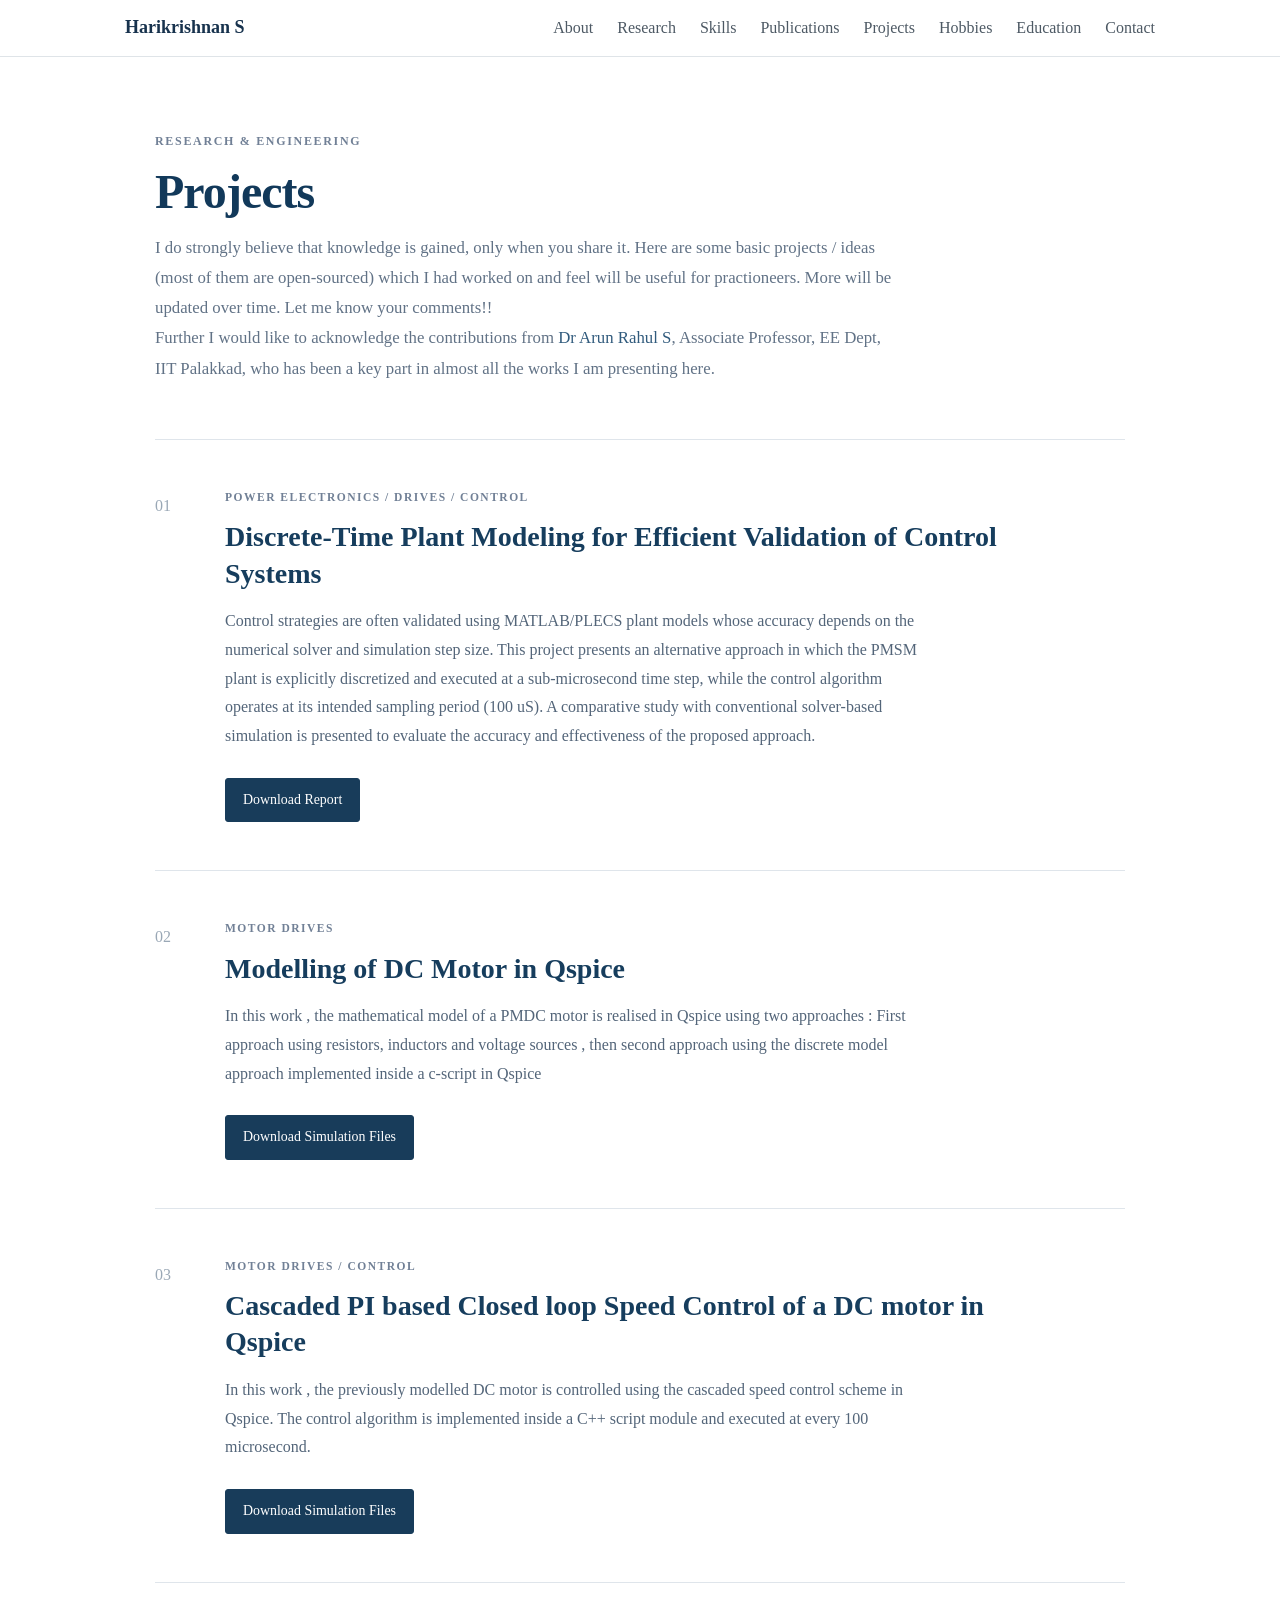
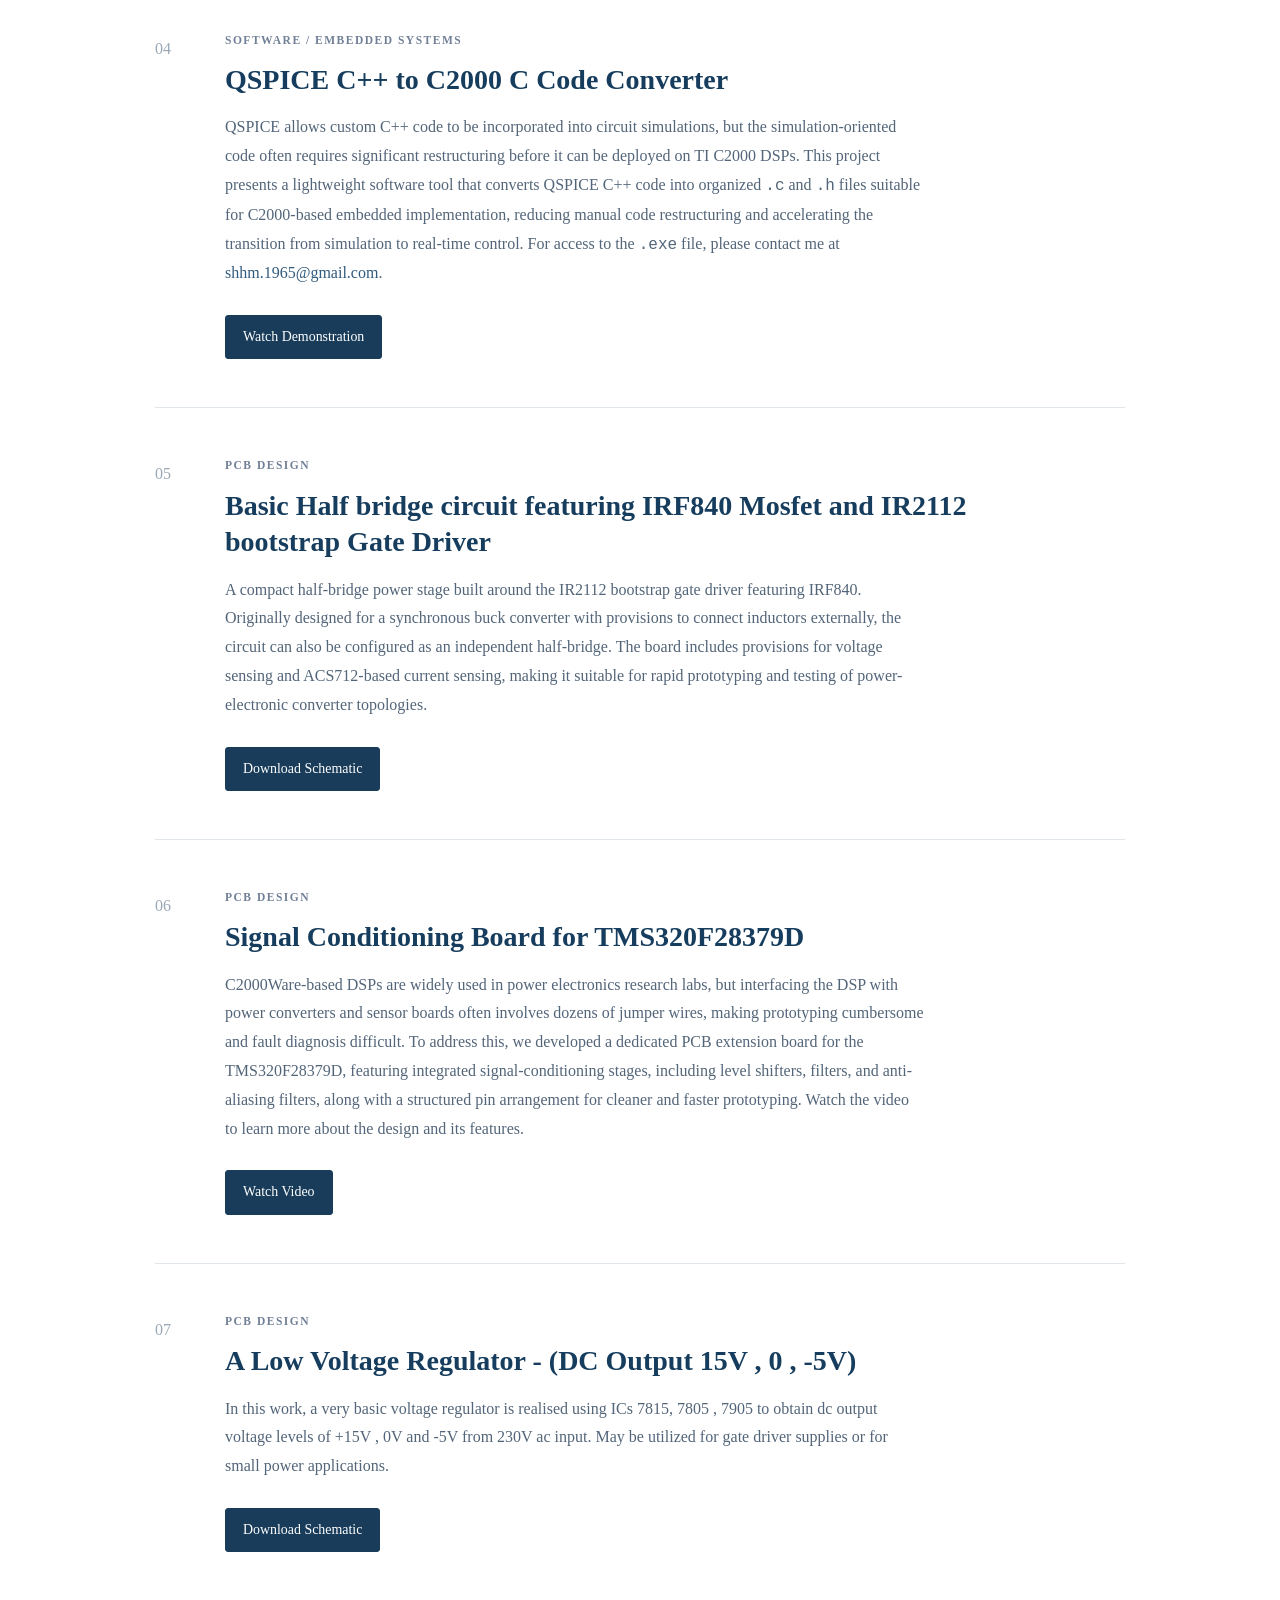
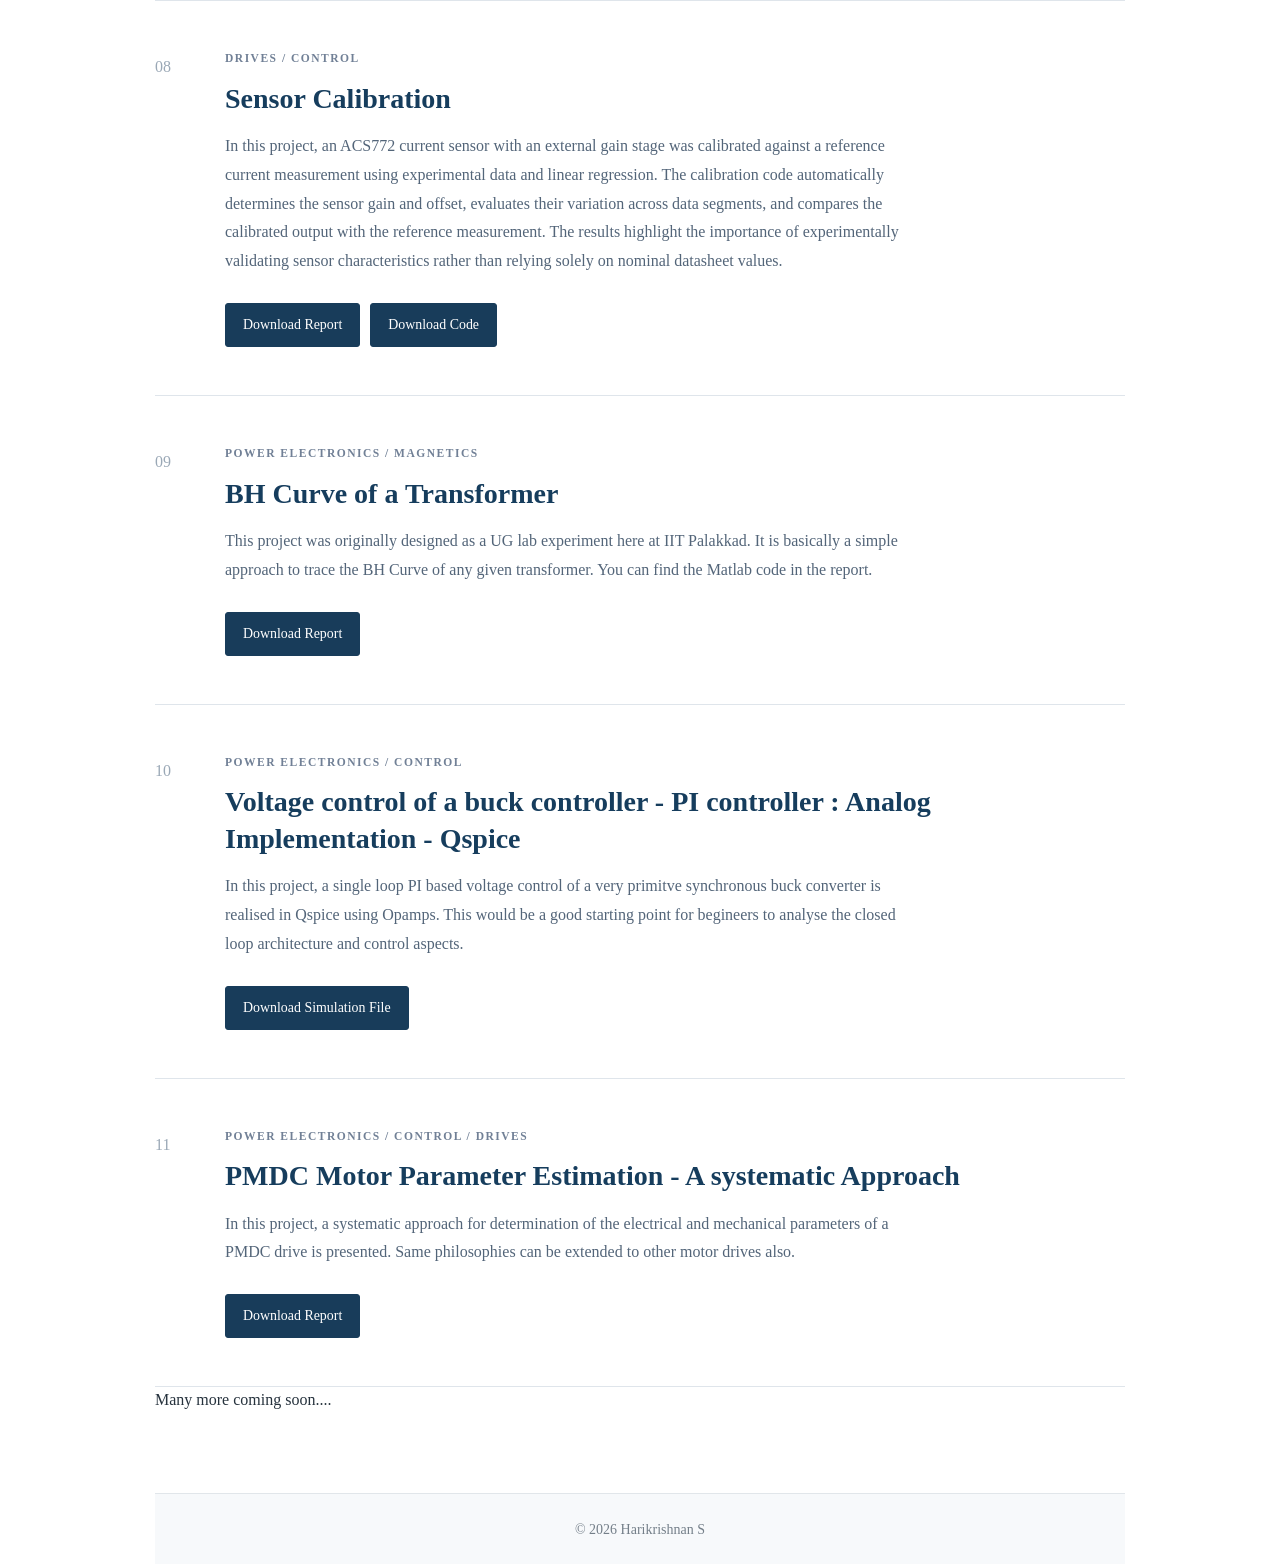
==== projects.html @ 7c7df8f9 "Add files via upload" ====
<!DOCTYPE html>
<html lang="en">

<head>
    <meta charset="UTF-8">
    <meta name="viewport" content="width=device-width, initial-scale=1.0">

    <title>Projects | Harikrishnan S</title>

    <link rel="stylesheet" href="css/style.css">

</head>


<body>

    <!-- NAVIGATION -->
    <nav class="navbar">

        <div class="nav-container">

            <div class="logo">
                Harikrishnan S
            </div>

            <div class="nav-links">
                <a href="index.html">About</a>
                <a href="index.html#research">Research</a>
                <a href="index.html#skills">Skills</a>
                <a href="index.html#publications">Publications</a>
                <a href="projects.html" class="active">Projects</a>
                <a href="tutorials.html">Hobbies</a>
                <a href="index.html#education">Education</a>
                <a href="index.html#contact">Contact</a>
            </div>

        </div>

    </nav>


    <!-- PAGE HEADER -->

    <section class="page-header">

        <div class="page-header-inner">

            <span class="page-label">RESEARCH & ENGINEERING</span>

            <h1>Projects</h1>

            <p>
                I do strongly believe that knowledge is gained, only when you share it. Here are some basic projects / ideas (most of them are open-sourced) which I had worked on and feel
                will be useful for practioneers. More will be updated over time. Let me know your comments!! 

            </p>

            <p >
                Further I would like to acknowledge the contributions from <a href="https://iitpkd.ac.in/people/earunrahul"
               target="_blank"
               rel="noopener noreferrer"
                >Dr Arun Rahul S</a>, Associate Professor, EE Dept,  IIT Palakkad,  who has been a key part in almost all 
                the works I am presenting here.
                </p> 
        </div>

    </section>


    <!-- PROJECTS -->

    <main class="projects-container">


        <!-- PROJECT 1 -->

        <article class="project-card">

            <div class="project-number">
                01
            </div>

            <div class="project-content">

                <span class="project-category">
                    POWER ELECTRONICS / DRIVES / CONTROL
                </span>

                <h2>
                    Discrete-Time Plant Modeling for Efficient Validation of Control Systems
                </h2>

                <p class="project-description">
                    Control strategies are often validated using MATLAB/PLECS plant models whose accuracy depends on the numerical solver
                     and simulation step size. This project presents an alternative approach in which the PMSM plant is explicitly 
                     discretized and executed at a sub-microsecond time step, while the control algorithm operates at its 
                     intended sampling period (100 uS). A comparative study with conventional solver-based 
                     simulation is presented to evaluate the accuracy and effectiveness of the proposed approach.
                </p>

                

                <div class="project-buttons">

                    <a href="files/2_portfolio_basic_modelling.pdf"
                       class="button"
                       download>
                        Download Report
                    </a>



                </div>

            </div>

        </article>


        <!-- PROJECT 2 -->

        <article class="project-card">

            <div class="project-number">
                02
            </div>

            <div class="project-content">

                <span class="project-category">
                    MOTOR DRIVES
                </span>

                <h2>
                    Modelling of DC Motor in Qspice 
                </h2>

                <p class="project-description">
                    In this work , the mathematical model of a PMDC motor is realised in Qspice using two approaches : First approach 
                    using resistors, inductors and voltage sources , then second approach using the discrete model approach implemented inside a c-script in
                    Qspice
                </p>



                <div class="project-buttons">

                    <a href="files/dc_motor_basic.zip"
                       class="button"
                       download>
                        Download Simulation Files
                    </a>



                </div>

            </div>

        </article>


        <!-- PROJECT 3 -->

        <article class="project-card">

            <div class="project-number">
                03
            </div>

            <div class="project-content">

                <span class="project-category">
                    MOTOR DRIVES / CONTROL
                </span>

                <h2>
                  Cascaded PI based Closed loop Speed Control of a DC motor in Qspice
                </h2>

                <p class="project-description">
                    In this work , the previously modelled DC motor is controlled using the cascaded speed control scheme in Qspice. The 
                    control algorithm is implemented inside a C++ script module and executed at every 100 microsecond.
                </p>

                

                <div class="project-buttons">

                    <a href="files/dc_motor_basic_2.zip"
                       class="button"
                       download>
                        Download Simulation Files
                    </a>



                </div>

            </div>

        </article>

<!-- PROJECT 4 -->

<article class="project-card">

    <div class="project-number">
        04
    </div>

    <div class="project-content">

        <span class="project-category">
            SOFTWARE / EMBEDDED SYSTEMS
        </span>

        <h2>
            QSPICE C++ to C2000 C Code Converter
        </h2>

        <p class="project-description">
            QSPICE allows custom C++ code to be incorporated into circuit
            simulations, but the simulation-oriented code often requires
            significant restructuring before it can be deployed on TI C2000
            DSPs. This project presents a lightweight software tool that
            converts QSPICE C++ code into organized <code>.c</code> and
            <code>.h</code> files suitable for C2000-based embedded
            implementation, reducing manual code restructuring and
            accelerating the transition from simulation to real-time control. For access to the <code>.exe</code> file, 
            please contact me at
            <a href="mailto:shhm.1965@gmail.com">shhm.1965@gmail.com</a>.
        </p>

  

        <div class="project-buttons">

            <a href="https://youtu.be/c79LO3I3VkU?si=iqLacxEKfKTCh8cw"
               class="button"
               target="_blank"
               rel="noopener noreferrer">
                Watch Demonstration
            </a>

        </div>

    </div>

</article>


<!-- PROJECT 5 -->

<article class="project-card">

    <div class="project-number">
        05
    </div>

    <div class="project-content">

        <span class="project-category">
            PCB DESIGN
        </span>

        <h2>
            Basic Half bridge circuit featuring IRF840 Mosfet and IR2112 bootstrap Gate Driver
        </h2>

        <p class="project-description">
    A compact half-bridge power stage built around the IR2112 bootstrap gate driver featuring IRF840.
    Originally designed for a synchronous buck converter with provisions to connect inductors externally, the circuit can also be
    configured as an independent half-bridge. The board includes provisions for voltage sensing and ACS712-based
    current sensing, making it suitable for rapid prototyping and testing of
    power-electronic converter topologies.
        </p>

  

                <div class="project-buttons">

                    <a href="files/9_portfolio_buck.pdf"
                       class="button"
                       download>
                        Download Schematic
                    </a>



                </div>

    </div>

</article>


<!-- PROJECT 6 -->

<article class="project-card">

    <div class="project-number">
        06
    </div>

    <div class="project-content">

        <span class="project-category">
            PCB DESIGN
        </span>

        <h2>
            Signal Conditioning Board for TMS320F28379D
        </h2>

        <p class="project-description">
   C2000Ware-based DSPs are widely used in power electronics research labs, but
    interfacing the DSP with power converters and sensor boards often involves
    dozens of jumper wires, making prototyping cumbersome and fault diagnosis
    difficult. To address this, we developed a dedicated PCB extension board for the
    TMS320F28379D, featuring integrated signal-conditioning stages, including
    level shifters, filters, and anti-aliasing filters, along with a structured
    pin arrangement for cleaner and faster prototyping. Watch the video to learn
    more about the design and its features.
        </p>

  
<div class="project-buttons">

            <a href="https://youtu.be/-EarZSWZVpc"
               class="button"
               target="_blank"
               rel="noopener noreferrer">
                Watch Video
            </a>

    </div>

</article>


<!-- PROJECT 7 -->

<article class="project-card">

    <div class="project-number">
        07
    </div>

    <div class="project-content">

        <span class="project-category">
            PCB DESIGN
        </span>

        <h2>
            A Low Voltage Regulator - (DC Output 15V , 0 , -5V)
        </h2>

        <p class="project-description">
            In this work, a very basic voltage regulator is realised using ICs 7815, 7805 , 7905 to obtain dc output voltage levels of +15V , 0V and -5V from 230V ac input.
            May be utilized for gate driver supplies or for small power applications.
        </p>

  

                <div class="project-buttons">

                    <a href="files/11_portfolio_lvr.pdf"
                       class="button"
                       download>
                        Download Schematic
                    </a>



                </div>

    </div>
</article>

    <!-- PROJECT 8 -->

<article class="project-card">

    <div class="project-number">
        08
    </div>

    <div class="project-content">

        <span class="project-category">
            DRIVES / CONTROL
        </span>

        <h2>
            Sensor Calibration
        </h2>

        <p class="project-description">
           In this project, an ACS772
    current sensor with an external gain stage was calibrated against a reference
    current measurement using experimental data and linear regression. The
    calibration code automatically determines the sensor gain and offset,
    evaluates their variation across data segments, and compares the calibrated
    output with the reference measurement. The results highlight the importance
    of experimentally validating sensor characteristics rather than relying
    solely on nominal datasheet values.
        </p>

  

                <div class="project-buttons">

                    <a href="files/12_calibration_code.pdf"
                       class="button"
                       download>
                        Download Report
                    </a>


                    <a href="files/sensor_calibration.m"
                       class="button"
                       download>
                        Download Code
                    </a>

                </div>
                

    </div>

</article>

   <!-- PROJECT 9 -->

<article class="project-card">

    <div class="project-number">
        09
    </div>

    <div class="project-content">

        <span class="project-category">
            POWER ELECTRONICS / MAGNETICS
        </span>

        <h2>
            BH Curve of a Transformer
        </h2>

        <p class="project-description">
          This project was originally designed as a UG lab experiment here at IIT Palakkad. It is basically a simple approach to trace the BH Curve 
          of any given transformer.  You can find the Matlab code in the report.
        </p>

  

                <div class="project-buttons">

                    <a href="files/13_portfolio_BH_curve.pdf"
                       class="button"
                       download>
                        Download Report
                    </a>




                </div>
                

    </div>

</article>


   <!-- PROJECT 10-->

<article class="project-card">

    <div class="project-number">
        10
    </div>

    <div class="project-content">

        <span class="project-category">
            POWER ELECTRONICS / CONTROL
        </span>

        <h2>
            Voltage control of a buck controller - PI controller : Analog Implementation - Qspice 
        </h2>

        <p class="project-description">
          In this project, a single loop PI based voltage control of  a very primitve synchronous buck converter is realised in Qspice using Opamps. 
          This would be a good starting point for begineers to analyse the closed loop architecture and control aspects.
        </p>

  

                <div class="project-buttons">

                    <a href="files/buck_conv_control.zip"
                       class="button"
                       download>
                        Download Simulation File
                    </a>




                </div>
                

    </div>

</article>

  <!-- PROJECT 11-->

<article class="project-card">

    <div class="project-number">
        11
    </div>

    <div class="project-content">

        <span class="project-category">
            POWER ELECTRONICS / CONTROL / DRIVES
        </span>

        <h2>
            PMDC Motor Parameter Estimation - A systematic Approach
        </h2>

        <p class="project-description">
          In this project, a systematic approach for determination of the electrical and mechanical parameters of a PMDC drive is presented. Same
          philosophies can be extended to other motor drives also.
        </p>

  

                <div class="project-buttons">

                    <a href="files/15_portfolio_pmdc_parameter_estimation.pdf"
                       class="button"
                       download>
                        Download Report
                    </a>




                </div>
                

    </div>

</article>

Many more coming soon....


    </main>


    <footer>

        <p>
            © 2026 Harikrishnan S
        </p>

    </footer>

</body>

</html>
---- css/style.css ----
/* ================= GLOBAL ================= */

* { box-sizing: border-box; }

html { scroll-behavior: smooth; scroll-padding-top: 75px; }

body {
    margin: 0;
    font-family: "Times New Roman", Times, serif;
    font-size: 16px;
    line-height: 1.6;
    color: #26323d;
    background: #fff;
}

a { color: #315b7d; text-decoration: none; }
a:hover { color: #17324d; text-decoration: underline; }

strong { color: #26384a; }

.muted { color: #727d87 !important; }


/* ================= NAVIGATION ================= */

.navbar {
    position: sticky;
    top: 0;
    z-index: 1000;
    background: rgba(255,255,255,.97);
    border-bottom: 1px solid #dfe4e8;
    backdrop-filter: blur(8px);
}

.nav-container {
    max-width: 1080px;
    margin: auto;
    padding: 12px 25px;
    display: flex;
    align-items: center;
    justify-content: space-between;
    gap: 25px;
}

.logo {
    color: #17324d;
    font-size: 18px;
    font-weight: bold;
    white-space: nowrap;
}

.nav-links {
    display: flex;
    align-items: center;
    gap: 24px;
    flex-wrap: wrap;
}

.nav-links a {
    position: relative;
    padding: 3px 0;
    color: #4d5964;
    font-size: 16px;
    text-decoration: none;
}

.nav-links a::after {
    content: "";
    position: absolute;
    left: 0;
    bottom: 0;
    width: 0;
    height: 1.5px;
    background: #315b7d;
    transition: width .2s ease;
}

.nav-links a:hover { color: #17324d; text-decoration: none; }
.nav-links a:hover::after { width: 100%; }


/* ================= HERO ================= */

.hero { background: #f7f9fb; border-bottom: 1px solid #e1e6ea; }

.hero-container { max-width: 1000px; margin: auto; padding: 42px 30px 38px; display: flex; align-items: center; gap: 38px; }

.hero-image { flex: 0 0 175px; }

.hero-image img {
    display: block;
    width: 175px;
    height: 175px;
    object-fit: cover;
    border-radius: 50%;
    border: 4px solid #fff;
    box-shadow: 0 4px 16px rgba(23,50,77,.13);
    background: #edf1f4;
}

.hero-text { max-width: 720px; }

.hero-text h1 {
    margin: 0;
    color: #17324d;
    font-size: 42px;
    line-height: 1.15;
}

.hero-text h2 {
    margin: 8px 0 14px;
    color: #315b7d;
    font-size: 21px;
    font-weight: normal;
    line-height: 1.4;
}

.hero-text p {
    margin: 0;
    color: #59646f;
    font-size: 17px;
    line-height: 1.7;
}


/* ================= BUTTONS ================= */

.hero-links,
.project-buttons {
    display: flex;
    flex-wrap: wrap;
    gap: 9px;
    margin-top: 20px;
}

.button {
    display: inline-block;
    padding: 7px 15px;
    border: 1px solid #17324d;
    border-radius: 3px;
    background: #17324d;
    color: #fff;
    font-size: 15px;
    text-decoration: none;
    transition: .2s ease;
}

.button:hover {
    background: #315b7d;
    border-color: #315b7d;
    color: #fff;
    text-decoration: none;
}

.button.secondary {
    background: transparent;
    color: #17324d;
    border-color: #b5c0c9;
}

.button.secondary:hover {
    background: #f0f4f7;
    color: #17324d;
}


/* ================= SOCIAL LINKS ================= */

.social-links {
    display: flex;
    flex-wrap: wrap;
    gap: 18px;
    margin-top: 17px;
}

.social-links a { font-size: 15px; }
.social-links a:hover { text-decoration: underline; }


/* ================= GENERAL SECTIONS ================= */

.section {
    max-width: 1030px;
    margin: auto;
    padding: 42px 30px;
    border-bottom: 1px solid #e3e7ea;
}

.section h2 {
    margin: 0 0 20px;
    padding-bottom: 7px;
    color: #17324d;
    font-size: 28px;
    line-height: 1.3;
    border-bottom: 1px solid #dfe5e9;
}

.section h2::after {
    content: "";
    display: block;
    width: 38px;
    height: 2px;
    margin-top: 7px;
    background: #315b7d;
}

.section p {
    max-width: 900px;
    margin: 7px 0;
    color: #56616c;
    font-size: 16px;
}


/* ================= RESEARCH ================= */

.research-list {
    display: grid;
    grid-template-columns: repeat(2,1fr);
    gap: 0 40px;
    margin: 0;
    padding: 0;
    list-style: none;
}

.research-list li {
    position: relative;
    padding: 7px 0 7px 18px;
    color: #4f5a65;
    border-bottom: 1px solid #edf0f2;
}

.research-list li::before {
    content: "•";
    position: absolute;
    left: 1px;
    color: #315b7d;
}


/* ================= SKILLS ================= */

.skills-grid {
    display: grid;
    grid-template-columns: repeat(2,1fr);
    gap: 12px;
}

.skill-box {
    padding: 16px 19px;
    background: #f8fafb;
    border: 1px solid #e0e5e9;
    border-radius: 3px;
}

.skill-box h3 {
    margin: 0 0 4px;
    color: #26384a;
    font-size: 18px;
}

.skill-box p {
    margin: 0;
    color: #66717b;
    font-size: 15px;
}


/* ================= TIMELINE ================= */

.timeline-item {
    display: grid;
    grid-template-columns: 135px 1fr;
    gap: 25px;
    padding: 17px 0;
    border-bottom: 1px solid #e5e9ec;
}

.timeline-item:last-child { border-bottom: none; }

.timeline-year {
    color: #697580;
    font-size: 15px;
    padding-top: 2px;
}

.timeline-item h3 {
    margin: 0 0 4px;
    color: #26384a;
    font-size: 19px;
    line-height: 1.35;
}

.timeline-item p {
    margin: 3px 0;
    color: #626d77;
    font-size: 15.5px;
}


/* ================= EXPERIENCE ================= */

.experience {
    padding: 18px 22px;
    border-left: 3px solid #315b7d;
    background: #f8fafb;
}

.experience h3 {
    margin: 0 0 3px;
    color: #26384a;
    font-size: 19px;
}


/* ================= PUBLICATIONS ================= */

.publication {
    padding: 14px 0;
    border-bottom: 1px solid #e4e8eb;
}

.publication:last-child { border-bottom: none; }

.publication h3 {
    margin: 0 0 3px;
    color: #26384a;
    font-size: 17px;
    line-height: 1.45;
}

.publication p {
    margin: 2px 0;
    color: #68737d;
    font-size: 15px;
}

.publication a {
    font-size: 15px;
}


/* ================= PAGE HEADER ================= */

.page-header {
    max-width: 1030px;
    margin: auto;
    padding: 48px 30px 28px;
}

.page-header h1 {
    margin: 0;
    color: #17324d;
    font-size: 38px;
    line-height: 1.2;
}

.page-header p {
    margin: 8px 0 0;
    color: #68737d;
    font-size: 17px;
}


/* =========================================================
   PROJECTS PAGE
   ========================================================= */

.page-header {
    padding: 75px 0 55px;
}

.page-header-inner {
    max-width: 970px;
    margin: auto;
}

.page-label {
    display: block;
    margin-bottom: 15px;

    font-size: 0.75rem;
    font-weight: 600;
    letter-spacing: 0.14em;

    color: #718096;
}

.page-header h1 {
    margin: 0 0 14px;

    font-size: 3rem;
    line-height: 1.1;
    letter-spacing: -0.02em;

    color: #12395a;
}

.page-header p {
    max-width: 750px;
    margin: 0;

    font-size: 1.05rem;
    line-height: 1.8;

    color: #617286;
}


/* PROJECT CONTAINER */

.projects-container {
    max-width: 970px;
    margin: 0 auto 80px;
}


/* PROJECT CARD */

.project-card {
    display: grid;
    grid-template-columns: 70px 1fr;

    padding: 48px 0;

    border-top: 1px solid #dfe5eb;
}

.project-card:last-child {
    border-bottom: 1px solid #dfe5eb;
}


/* PROJECT NUMBER */

.project-number {
    padding-top: 5px;

    font-family: Georgia, serif;
    font-size: 1rem;

    color: #9aa8b6;
}


/* PROJECT CONTENT */

.project-content {
    max-width: 780px;
}

.project-category {
    display: block;

    margin-bottom: 13px;

    font-size: 0.72rem;
    font-weight: 600;
    letter-spacing: 0.13em;

    color: #718096;
}

.project-content h2 {
    margin: 0 0 15px;

    font-family: Georgia, serif;
    font-size: 1.75rem;
    line-height: 1.3;

    color: #163d5d;
}

.project-description {
    max-width: 700px;

    margin: 0 0 27px;

    font-size: 1rem;
    line-height: 1.8;

    color: #536579;
}


/* DETAILS */

.project-details {
    margin-bottom: 28px;
}

.project-details h3 {
    margin: 0 0 10px;

    font-size: 0.9rem;
    font-weight: 600;

    color: #294a66;
}

.project-details ul {
    margin: 0;
    padding-left: 19px;

    color: #5d6e80;
}

.project-details li {
    margin-bottom: 6px;

    font-size: 0.94rem;
}


/* TECHNOLOGIES */

.technologies {
    margin: 0;

    font-size: 0.94rem;
    color: #5d6e80;
}

.technologies span {
    padding: 0 6px;
    color: #a3adb7;
}


/* BUTTONS */

.project-buttons {
    display: flex;
    flex-wrap: wrap;
    gap: 10px;
}

.button {
    display: inline-block;

    padding: 10px 17px;

    border: 1px solid #183c5a;
    border-radius: 3px;

    background: #183c5a;

    color: white;
    text-decoration: none;

    font-size: 0.87rem;

    transition:
        background 0.2s ease,
        color 0.2s ease,
        border-color 0.2s ease;
}

.button:hover {
    background: #102f49;
    border-color: #102f49;
}

.button.secondary {
    background: transparent;
    color: #294a66;
    border-color: #b8c4cf;
}

.button.secondary:hover {
    background: #f4f6f8;
    border-color: #8e9dac;
}


/* FOOTER */

footer {
    max-width: 970px;
    margin: 0 auto;

    padding: 30px 0 45px;

    border-top: 1px solid #dfe5eb;

    color: #7b8794;
    font-size: 0.85rem;
}


/* =========================================================
   RESPONSIVE
   ========================================================= */

@media (max-width: 900px) {

    .page-header-inner,
    .projects-container,
    footer {
        width: calc(100% - 40px);
    }

}


@media (max-width: 650px) {

    .page-header {
        padding: 55px 0 40px;
    }

    .page-header h1 {
        font-size: 2.4rem;
    }

    .project-card {
        grid-template-columns: 42px 1fr;
        padding: 38px 0;
    }

    .project-content h2 {
        font-size: 1.45rem;
    }

    .project-number {
        font-size: 0.9rem;
    }

}


/* ================= TUTORIALS ================= */

.tutorial-container {
    max-width: 1030px;
    margin: auto;
    padding: 0 30px 55px;
}

.tutorial-card {
    display: grid;
    grid-template-columns: 55px 1fr;
    gap: 18px;
    padding: 21px 0;
    border-bottom: 1px solid #e3e8eb;
}

.tutorial-number {
    color: #9aa6b0;
    font-size: 25px;
    font-weight: bold;
}

.tutorial-card h2 {
    margin: 2px 0 6px;
    color: #26384a;
    font-size: 22px;
    line-height: 1.35;
}

.tutorial-card p {
    margin: 4px 0;
    color: #59646e;
    font-size: 15.5px;
}

.read-more {
    display: inline-block;
    margin-top: 5px;
    font-size: 15px;
}

.read-more:hover { text-decoration: underline; }


/* ================= FOOTER ================= */

footer {
    padding: 25px 20px;
    text-align: center;
    background: #f7f9fb;
    border-top: 1px solid #e1e6ea;
    color: #747f89;
    font-size: 14px;
}

footer p { margin: 0; }


/* ================= RESPONSIVE ================= */

@media (max-width: 800px) {
    .nav-container { flex-direction: column; gap: 7px; padding: 11px 20px; }
    .nav-links { justify-content: center; gap: 8px 18px; }
    .hero-container { padding: 45px 25px; gap: 30px; }
    .hero-image { flex-basis: 150px; }
    .hero-image img { width: 150px; height: 150px; }
    .hero-text h1 { font-size: 37px; }
    .project-card { grid-template-columns: 230px 1fr; gap: 22px; }
    .project-image { height: 165px; }
}


@media (max-width: 600px) {
    body { font-size: 15.5px; }

    .nav-links { gap: 6px 14px; }
    .nav-links a { font-size: 14px; }

    .hero-container {
        flex-direction: column;
        text-align: center;
        padding: 40px 20px;
    }

    .hero-image { flex: none; }
    .hero-image img { width: 150px; height: 150px; }

    .hero-text h1 { font-size: 34px; }
    .hero-text h2 { font-size: 19px; }
    .hero-text p { font-size: 15.5px; }

    .hero-links,
    .social-links { justify-content: center; }

    .section { padding: 35px 20px; }
    .section h2 { font-size: 26px; }

    .research-list,
    .skills-grid { grid-template-columns: 1fr; }

    .timeline-item {
        grid-template-columns: 1fr;
        gap: 3px;
        padding: 15px 0;
    }

    .timeline-year { font-weight: bold; }

    .page-header { padding: 40px 20px 25px; }
    .page-header h1 { font-size: 34px; }

    .projects-container,
    .tutorial-container { padding-left: 20px; padding-right: 20px; }

    .project-card {
        grid-template-columns: 1fr;
        gap: 15px;
    }

    .project-image { height: 200px; }

    .tutorial-card {
        grid-template-columns: 40px 1fr;
        gap: 12px;
    }

    .tutorial-card h2 { font-size: 20px; }
}
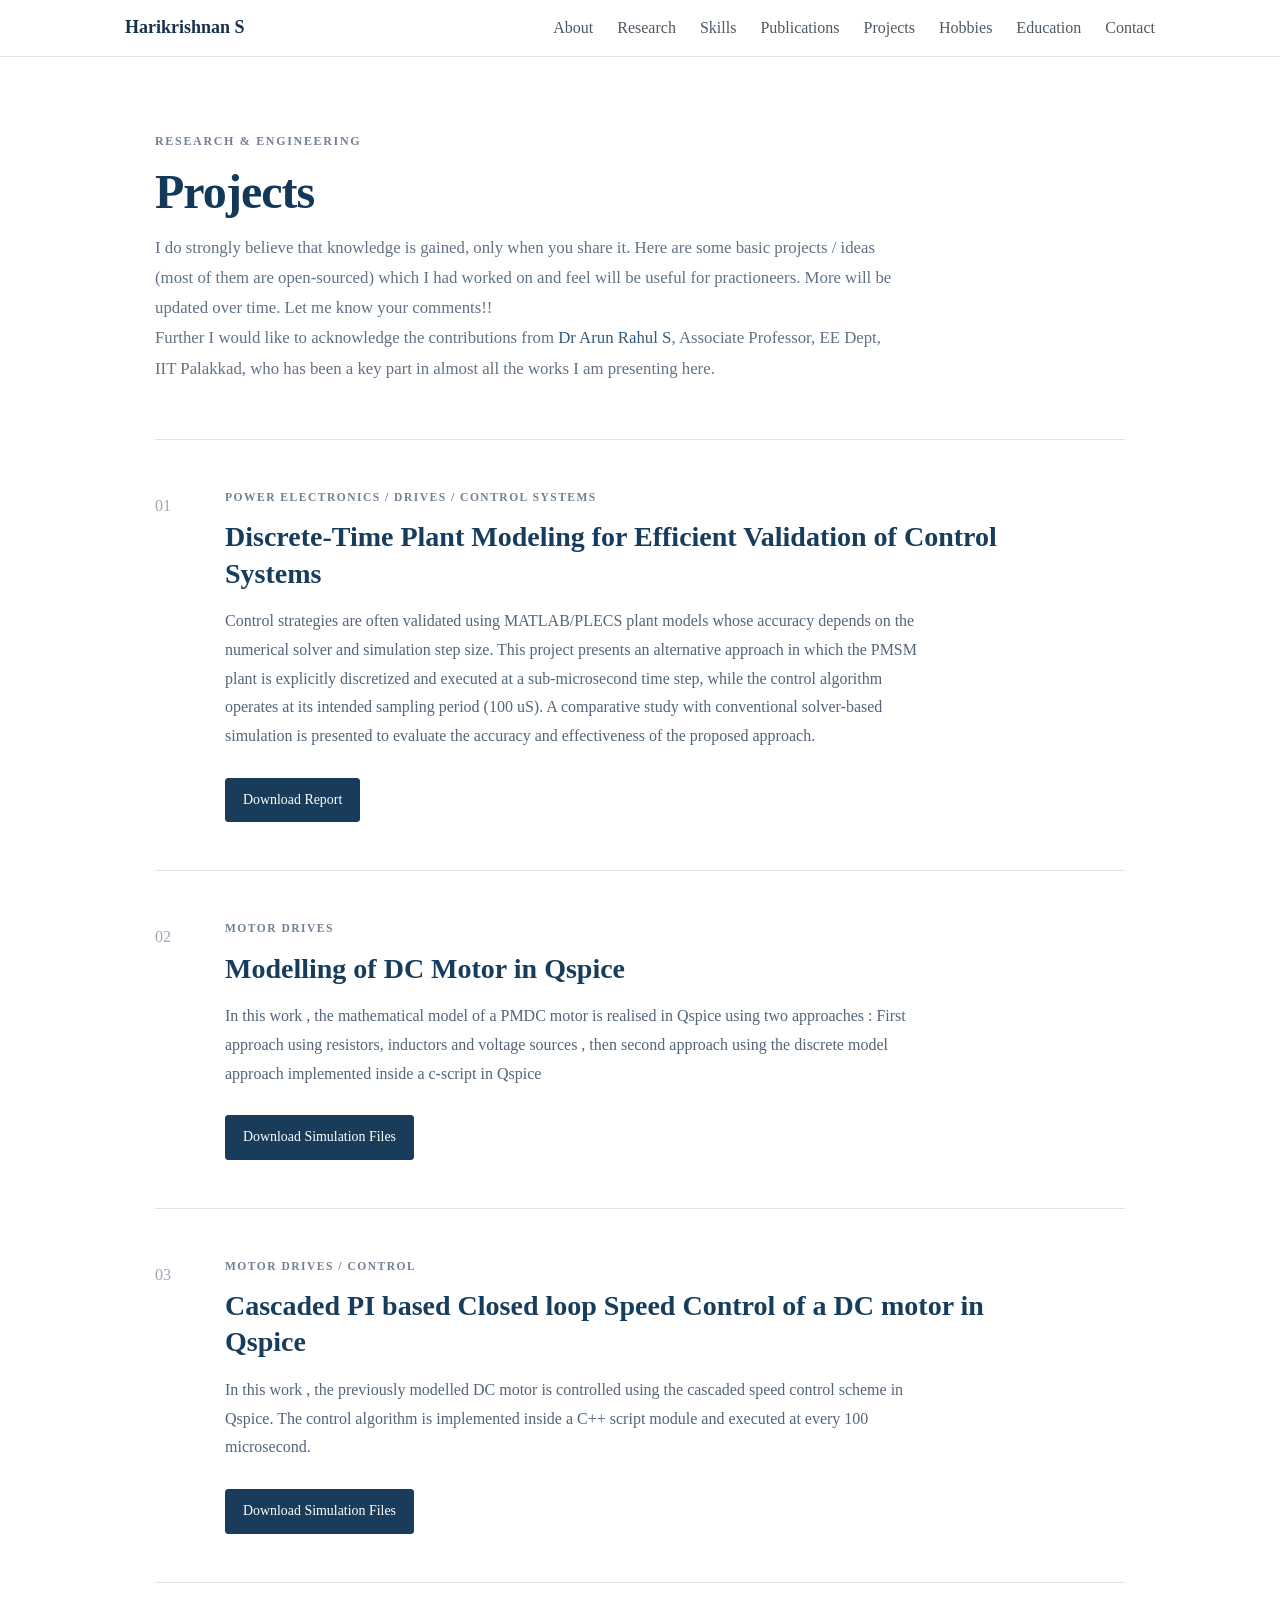
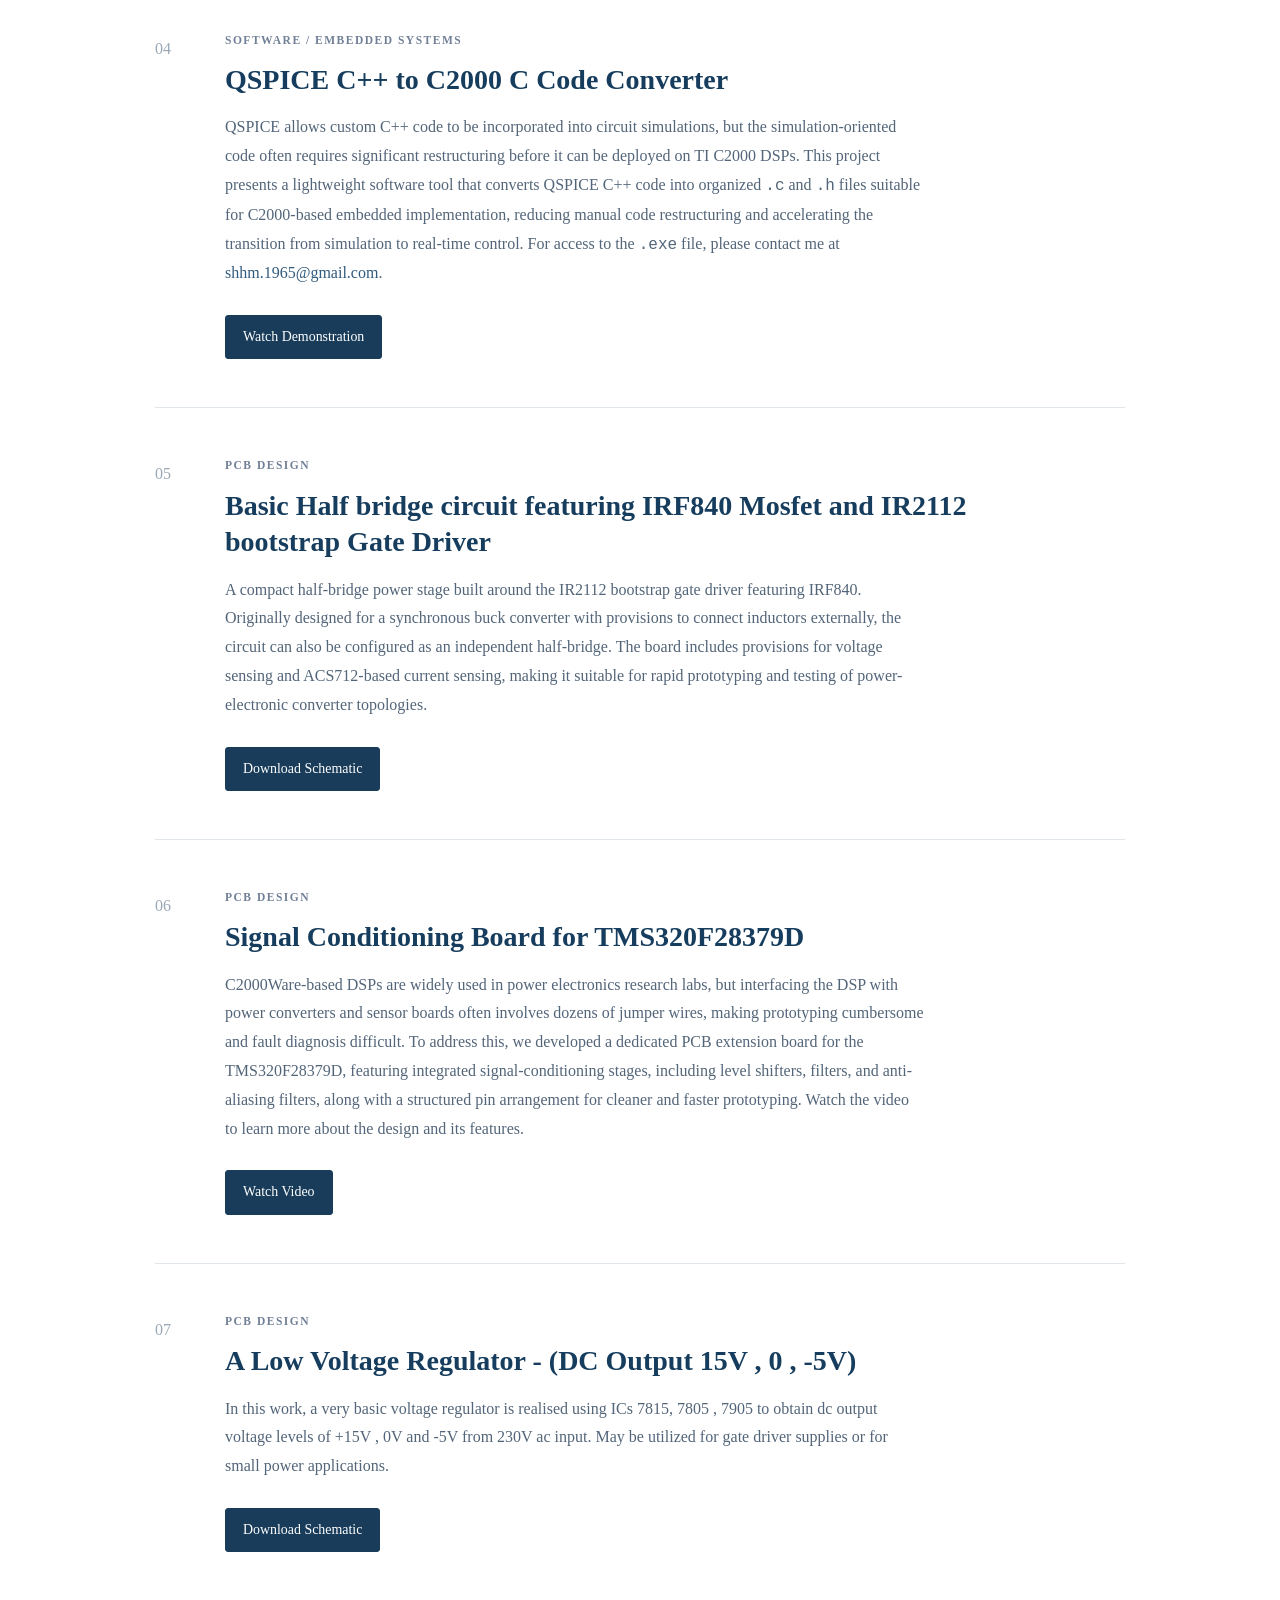
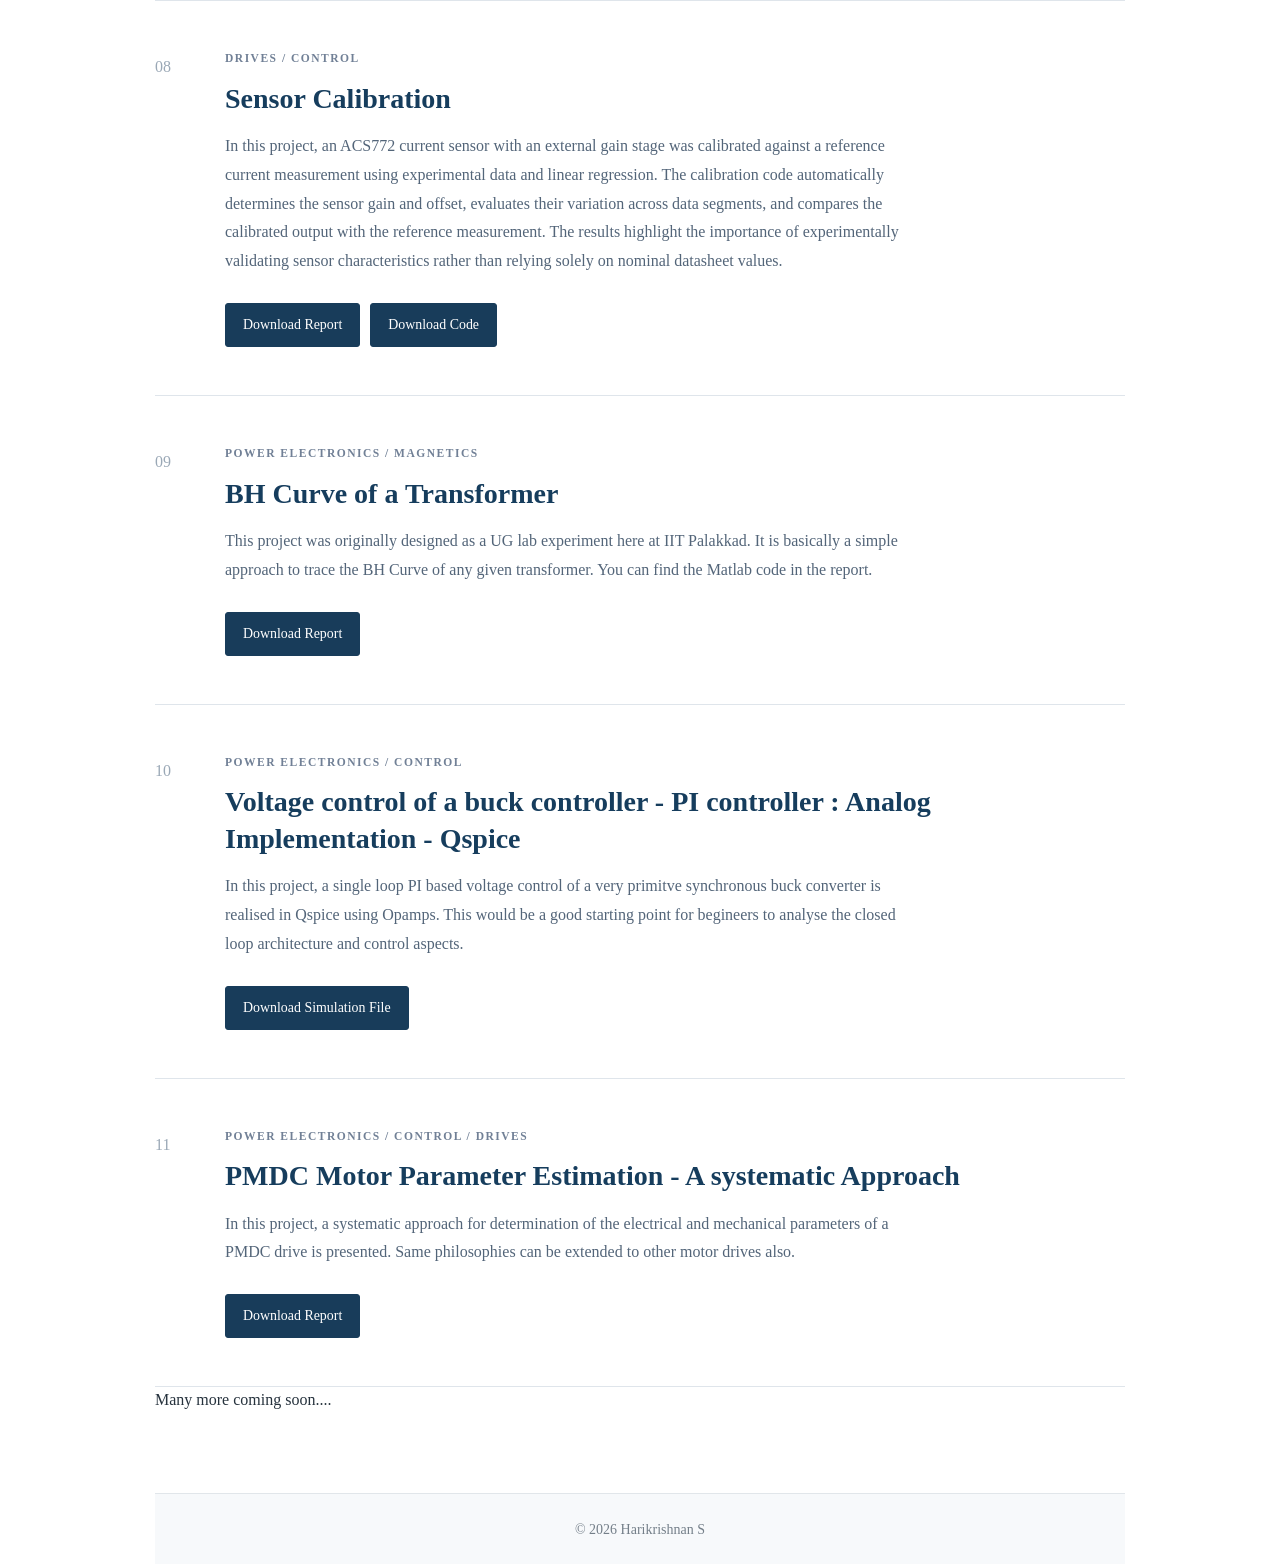
==== commit 7014e386: "projects.html" ====
--- a/projects.html
+++ b/projects.html
@@ -83,7 +83,7 @@
             <div class="project-content">
 
                 <span class="project-category">
-                    POWER ELECTRONICS / DRIVES / CONTROL
+                    POWER ELECTRONICS / DRIVES / CONTROL SYSTEMS
                 </span>
 
                 <h2>
@@ -578,4 +578,4 @@
 
 </body>
 
-</html>+</html>
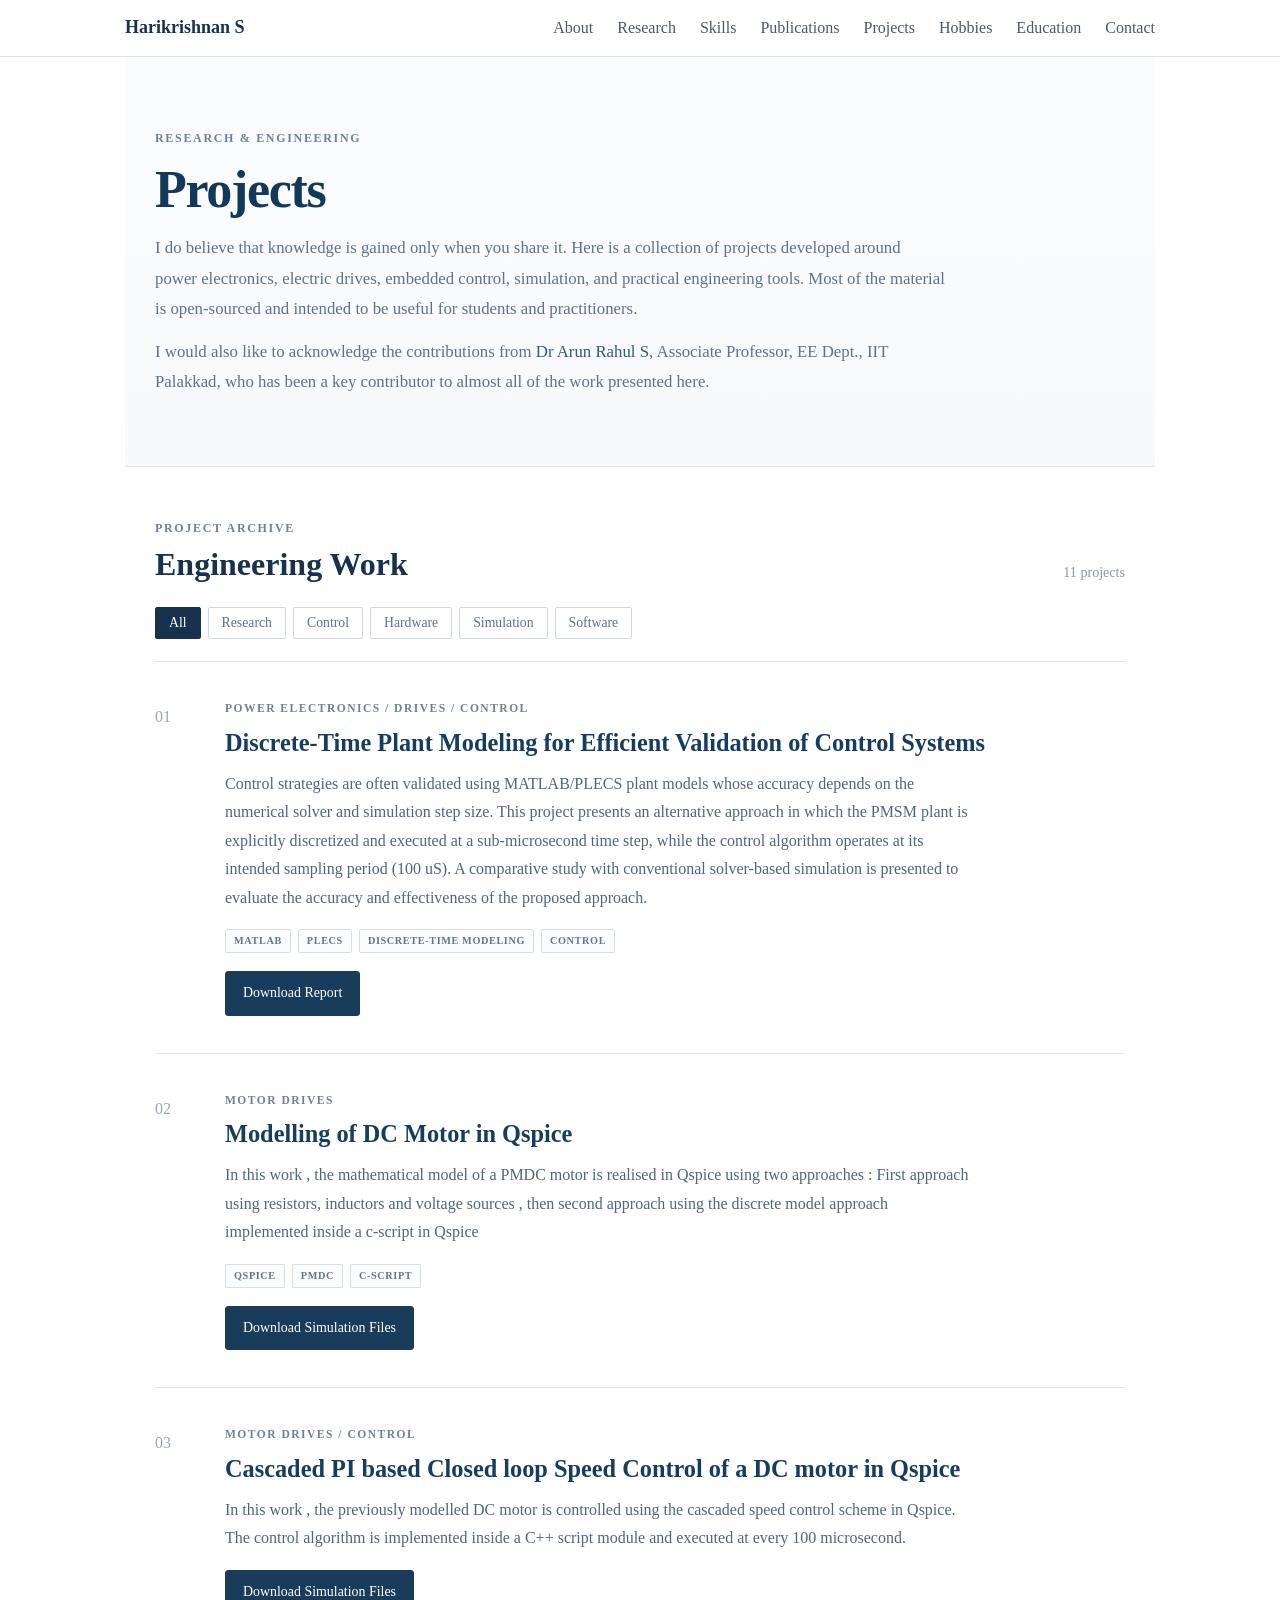
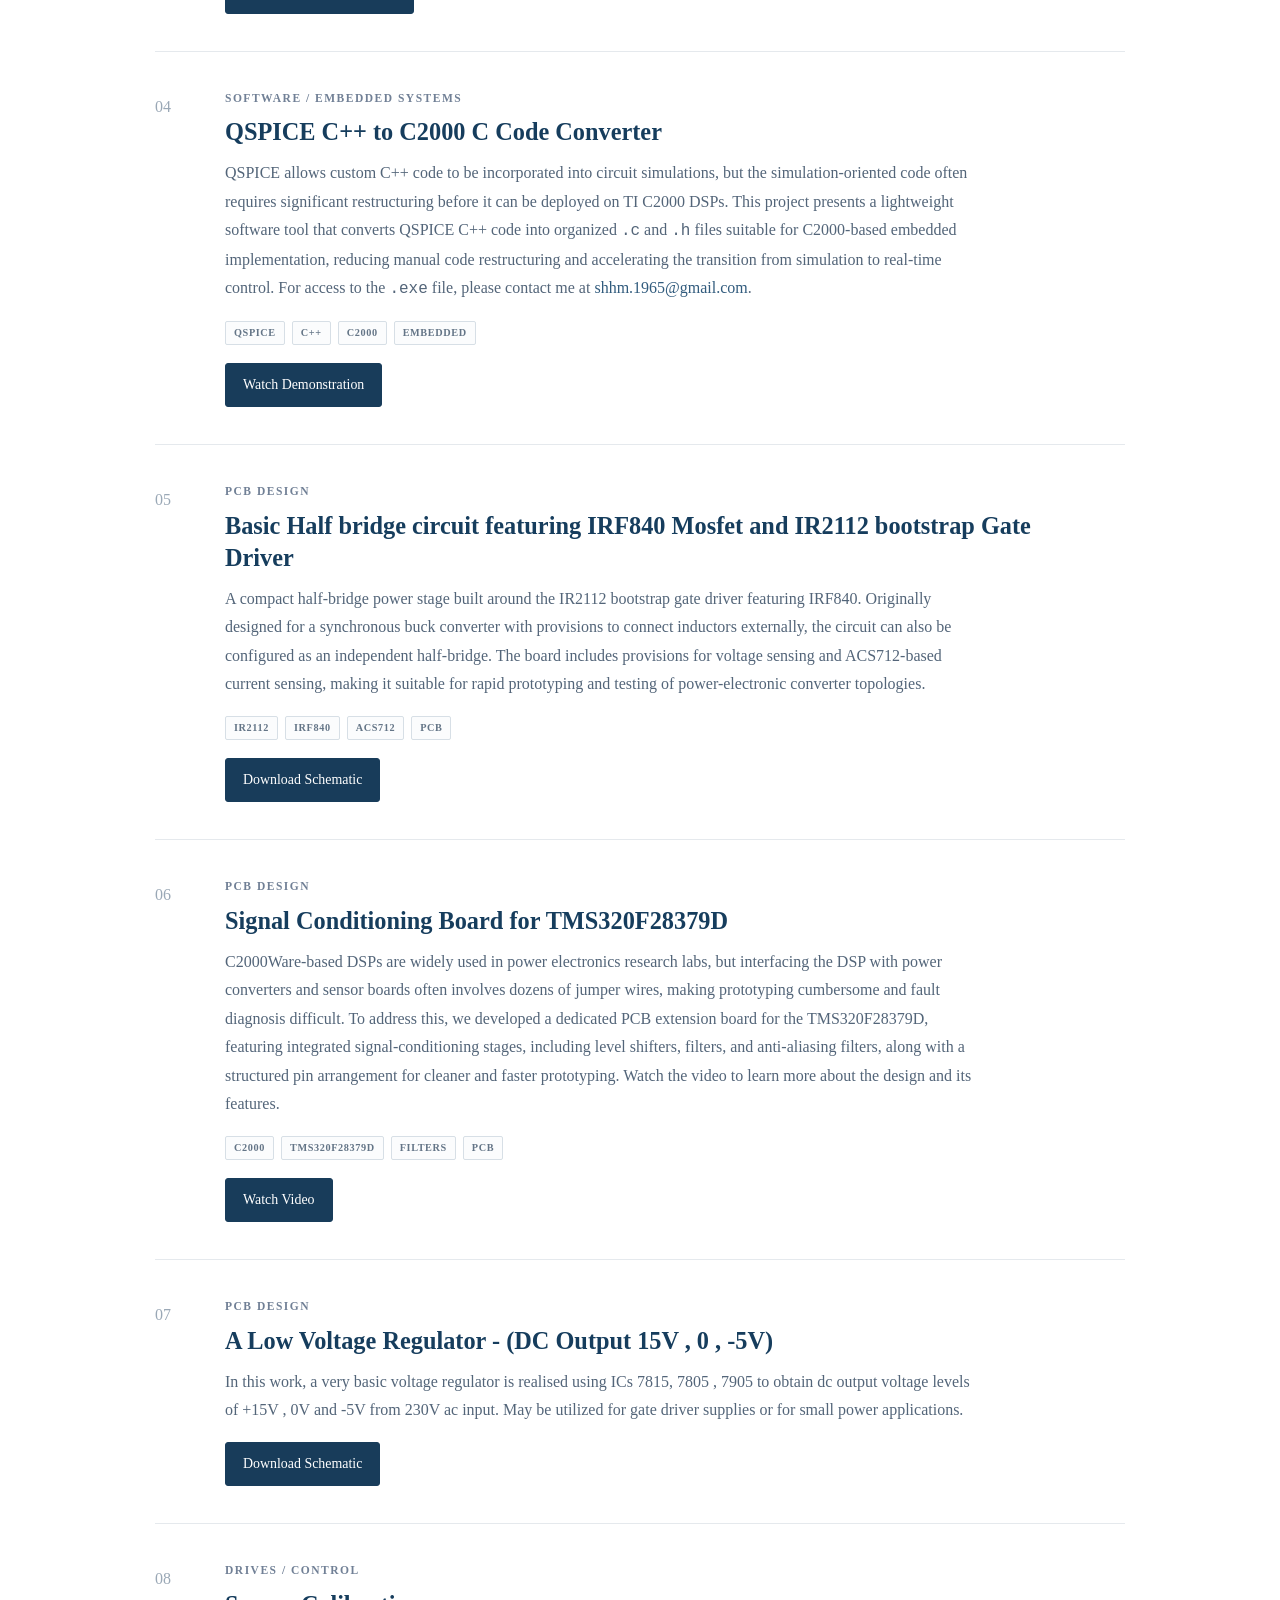
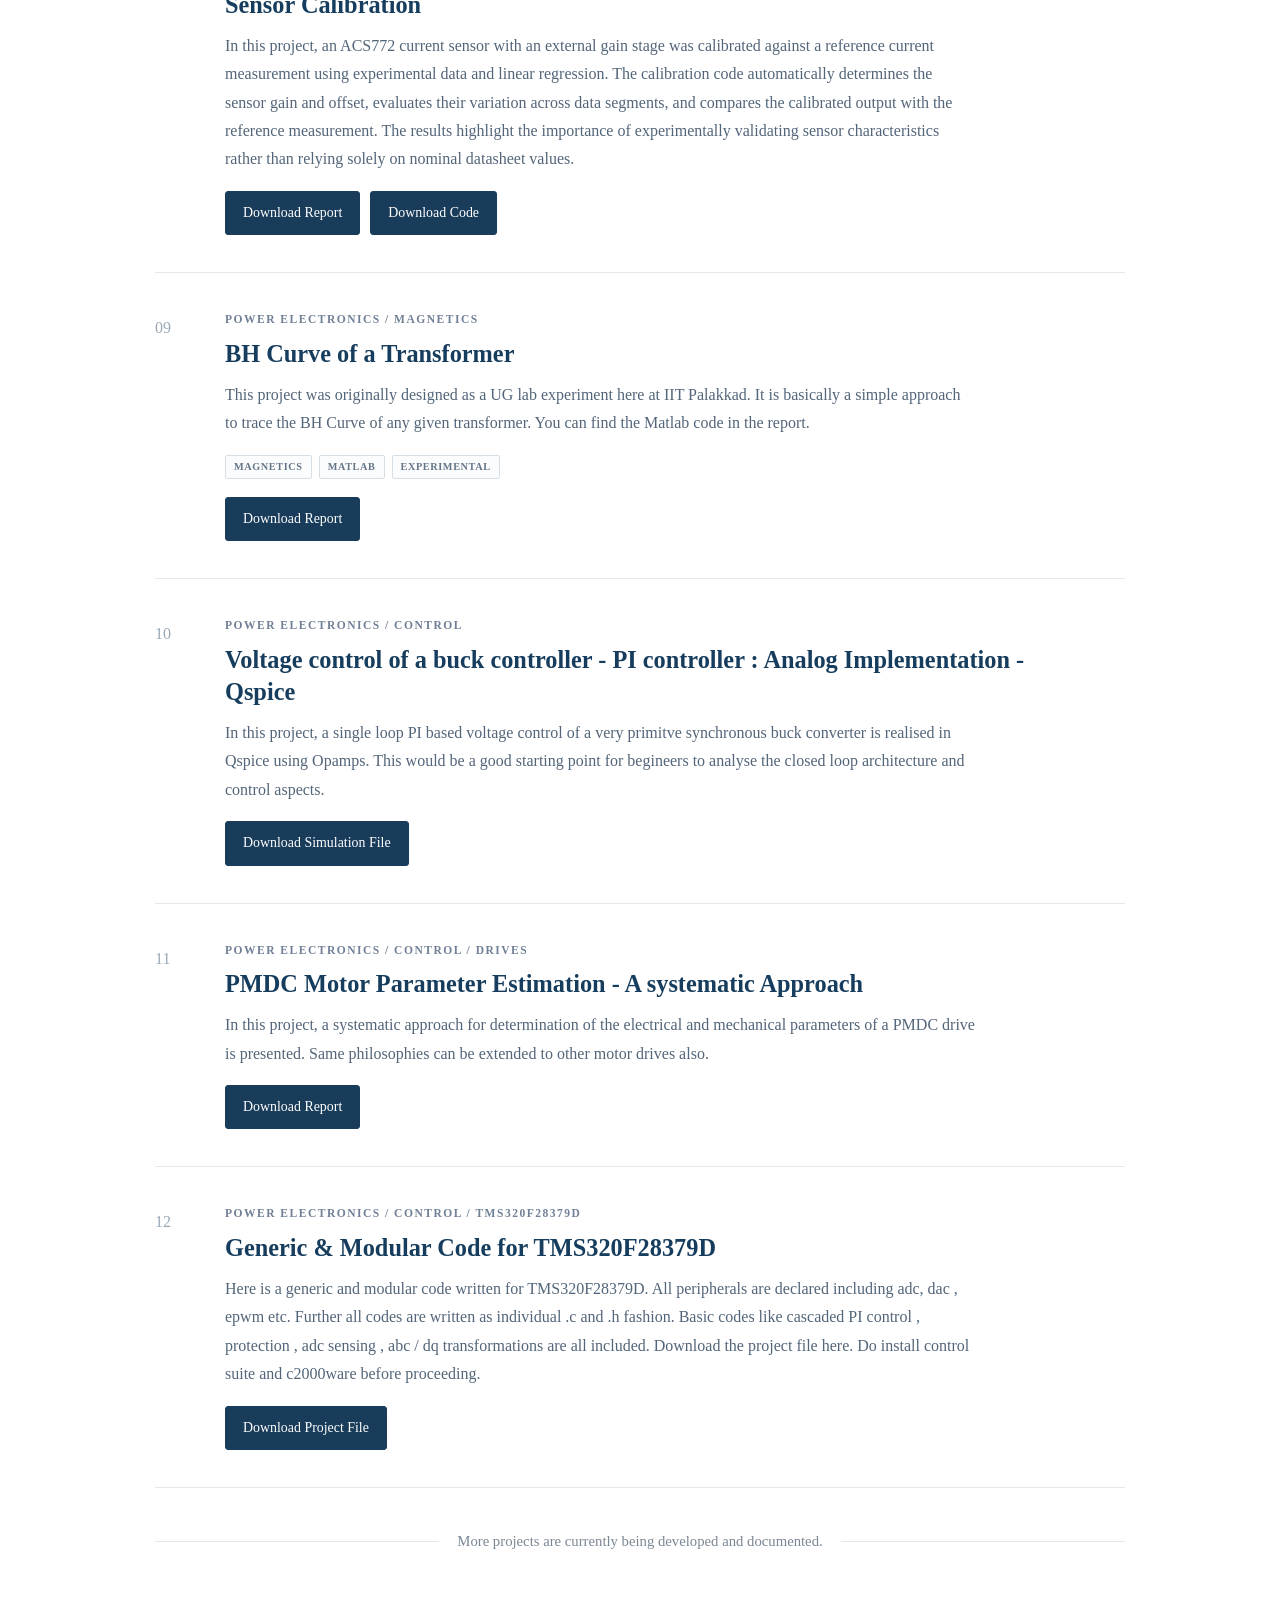
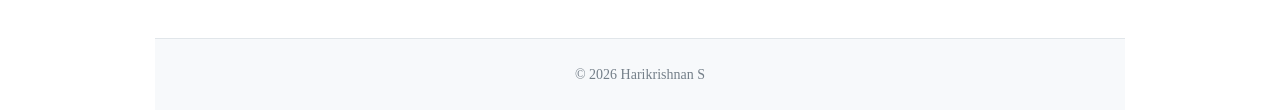
==== commit 871b13eb: "projects.html" ====
--- a/projects.html
+++ b/projects.html
@@ -8,6 +8,7 @@
     <title>Projects | Harikrishnan S</title>
 
     <link rel="stylesheet" href="css/style.css">
+    <link rel="stylesheet" href="css/projects.css">
 
 </head>
 
@@ -41,29 +42,13 @@
 
     <!-- PAGE HEADER -->
 
-    <section class="page-header">
-
+    <section class="page-header projects-hero">
         <div class="page-header-inner">
-
             <span class="page-label">RESEARCH & ENGINEERING</span>
-
             <h1>Projects</h1>
-
-            <p>
-                I do strongly believe that knowledge is gained, only when you share it. Here are some basic projects / ideas (most of them are open-sourced) which I had worked on and feel
-                will be useful for practioneers. More will be updated over time. Let me know your comments!! 
-
-            </p>
-
-            <p >
-                Further I would like to acknowledge the contributions from <a href="https://iitpkd.ac.in/people/earunrahul"
-               target="_blank"
-               rel="noopener noreferrer"
-                >Dr Arun Rahul S</a>, Associate Professor, EE Dept,  IIT Palakkad,  who has been a key part in almost all 
-                the works I am presenting here.
-                </p> 
+            <p> I do believe that knowledge is gained only when you share it. Here is a collection of projects developed around power electronics, electric drives, embedded control, simulation, and practical engineering tools. Most of the material is open-sourced and intended to be useful for students and practitioners.</p>
+            <p>I would also like to acknowledge the contributions from <a href="https://iitpkd.ac.in/people/earunrahul" target="_blank" rel="noopener noreferrer">Dr Arun Rahul S</a>, Associate Professor, EE Dept., IIT Palakkad, who has been a key contributor to almost all of the work presented here.</p>
         </div>
-
     </section>
 
 
@@ -71,10 +56,28 @@
 
     <main class="projects-container">
 
+        <div class="project-intro-row">
+            <div>
+                <span class="page-label">PROJECT ARCHIVE</span>
+                <h2>Engineering Work</h2>
+            </div>
+            <span class="project-count"><span id="visible-count">11</span> projects</span>
+        </div>
+
+        <div class="project-filters" role="group" aria-label="Filter projects">
+            <button class="filter active" data-filter="all">All</button>
+            <button class="filter" data-filter="research">Research</button>
+            <button class="filter" data-filter="control">Control</button>
+            <button class="filter" data-filter="hardware">Hardware</button>
+            <button class="filter" data-filter="simulation">Simulation</button>
+            <button class="filter" data-filter="software">Software</button>
+        </div>
+
+
 
         <!-- PROJECT 1 -->
 
-        <article class="project-card">
+        <article class="project-card archive-project" data-category="research control">
 
             <div class="project-number">
                 01
@@ -83,7 +86,7 @@
             <div class="project-content">
 
                 <span class="project-category">
-                    POWER ELECTRONICS / DRIVES / CONTROL SYSTEMS
+                    POWER ELECTRONICS / DRIVES / CONTROL
                 </span>
 
                 <h2>
@@ -100,6 +103,8 @@
 
                 
 
+                <div class="project-tags"><span>MATLAB</span><span>PLECS</span><span>DISCRETE-TIME MODELING</span><span>CONTROL</span></div>
+
                 <div class="project-buttons">
 
                     <a href="files/2_portfolio_basic_modelling.pdf"
@@ -119,7 +124,7 @@
 
         <!-- PROJECT 2 -->
 
-        <article class="project-card">
+        <article class="project-card archive-project" data-category="simulation control">
 
             <div class="project-number">
                 02
@@ -143,6 +148,8 @@
 
 
 
+                <div class="project-tags"><span>QSPICE</span><span>PMDC</span><span>C-SCRIPT</span></div>
+
                 <div class="project-buttons">
 
                     <a href="files/dc_motor_basic.zip"
@@ -162,7 +169,7 @@
 
         <!-- PROJECT 3 -->
 
-        <article class="project-card">
+        <article class="project-card archive-project" data-category="simulation control">
 
             <div class="project-number">
                 03
@@ -203,7 +210,7 @@
 
 <!-- PROJECT 4 -->
 
-<article class="project-card">
+<article class="project-card archive-project" data-category="software control simulation">
 
     <div class="project-number">
         04
@@ -234,7 +241,9 @@
 
   
 
-        <div class="project-buttons">
+        <div class="project-tags"><span>QSPICE</span><span>C++</span><span>C2000</span><span>EMBEDDED</span></div>
+
+                <div class="project-buttons">
 
             <a href="https://youtu.be/c79LO3I3VkU?si=iqLacxEKfKTCh8cw"
                class="button"
@@ -252,7 +261,7 @@
 
 <!-- PROJECT 5 -->
 
-<article class="project-card">
+<article class="project-card archive-project" data-category="hardware">
 
     <div class="project-number">
         05
@@ -278,6 +287,8 @@
 
   
 
+                <div class="project-tags"><span>IR2112</span><span>IRF840</span><span>ACS712</span><span>PCB</span></div>
+
                 <div class="project-buttons">
 
                     <a href="files/9_portfolio_buck.pdf"
@@ -297,7 +308,7 @@
 
 <!-- PROJECT 6 -->
 
-<article class="project-card">
+<article class="project-card archive-project" data-category="hardware control">
 
     <div class="project-number">
         06
@@ -325,7 +336,9 @@
         </p>
 
   
-<div class="project-buttons">
+<div class="project-tags"><span>C2000</span><span>TMS320F28379D</span><span>FILTERS</span><span>PCB</span></div>
+
+                <div class="project-buttons">
 
             <a href="https://youtu.be/-EarZSWZVpc"
                class="button"
@@ -341,7 +354,7 @@
 
 <!-- PROJECT 7 -->
 
-<article class="project-card">
+<article class="project-card archive-project" data-category="hardware">
 
     <div class="project-number">
         07
@@ -381,7 +394,7 @@
 
     <!-- PROJECT 8 -->
 
-<article class="project-card">
+<article class="project-card archive-project" data-category="research control">
 
     <div class="project-number">
         08
@@ -434,7 +447,7 @@
 
    <!-- PROJECT 9 -->
 
-<article class="project-card">
+<article class="project-card archive-project" data-category="research hardware">
 
     <div class="project-number">
         09
@@ -457,6 +470,8 @@
 
   
 
+                <div class="project-tags"><span>MAGNETICS</span><span>MATLAB</span><span>EXPERIMENTAL</span></div>
+
                 <div class="project-buttons">
 
                     <a href="files/13_portfolio_BH_curve.pdf"
@@ -478,7 +493,7 @@
 
    <!-- PROJECT 10-->
 
-<article class="project-card">
+<article class="project-card archive-project" data-category="simulation control">
 
     <div class="project-number">
         10
@@ -521,7 +536,7 @@
 
   <!-- PROJECT 11-->
 
-<article class="project-card">
+<article class="project-card archive-project" data-category="research control">
 
     <div class="project-number">
         11
@@ -562,7 +577,52 @@
 
 </article>
 
-Many more coming soon....
+ <!-- PROJECT 12-->
+
+<article class="project-card archive-project" data-category="research hardware software">
+
+    <div class="project-number">
+        12
+    </div>
+
+    <div class="project-content">
+
+        <span class="project-category">
+            POWER ELECTRONICS / CONTROL / TMS320F28379D
+        </span>
+
+        <h2>
+            Generic & Modular Code for TMS320F28379D
+        </h2>
+
+        <p class="project-description">
+          Here is a generic and modular code written for TMS320F28379D. All peripherals are declared including adc, dac , epwm etc. 
+          Further all codes are written as individual .c and .h fashion. Basic codes like cascaded PI control , protection ,
+           adc sensing , abc / dq transformations are all included. Download the project file here. Do install control suite and c2000ware before proceeding.
+        </p>
+
+  
+
+                <div class="project-buttons">
+
+                    <a href="files/modular_workspace_hari.zip"
+                       class="button"
+                       download>
+                        Download Project File
+                    </a>
+
+
+
+
+                </div>
+                
+
+    </div>
+
+</article>
+
+
+<div class="more-projects"><span></span><p>More projects are currently being developed and documented.</p><span></span></div>
 
 
     </main>
@@ -576,6 +636,39 @@
 
     </footer>
 
+<script>
+document.addEventListener("DOMContentLoaded", function () {
+    const buttons = document.querySelectorAll(".filter");
+    const projects = document.querySelectorAll(".archive-project");
+    const counter = document.getElementById("visible-count");
+
+    buttons.forEach(function (button) {
+        button.addEventListener("click", function () {
+            const filter = this.getAttribute("data-filter");
+            let visible = 0;
+
+            buttons.forEach(function (b) {
+                b.classList.remove("active");
+            });
+
+            this.classList.add("active");
+
+            projects.forEach(function (project) {
+                const categories = project.getAttribute("data-category").split(" ");
+
+                if (filter === "all" || categories.includes(filter)) {
+                    project.style.display = "grid";
+                    visible++;
+                } else {
+                    project.style.display = "none";
+                }
+            });
+
+            counter.textContent = visible;
+        });
+    });
+});
+</script>
 </body>
 
 </html>
--- a/css/projects.css
+++ b/css/projects.css
@@ -0,0 +1,34 @@
+/* =========================================================
+   PROJECTS PAGE — PROFESSIONAL ARCHIVE
+   Loaded after style.css; does not change the rest of the site.
+   ========================================================= */
+.projects-hero{padding:72px 0 55px;background:linear-gradient(to bottom,#fbfcfd,#f7f9fb);border-bottom:1px solid #dfe5eb}
+.projects-hero .page-header-inner{max-width:970px}
+.projects-hero h1{font-family:Georgia,"Times New Roman",serif;font-size:3.25rem;line-height:1.05;letter-spacing:-.025em;color:#12395a;margin:0 0 16px}
+.projects-hero p{max-width:790px;color:#617286;font-size:1.05rem;line-height:1.8;margin:0 0 13px}
+.projects-container{max-width:970px;margin:0 auto 75px}
+.project-intro-row{display:flex;align-items:end;justify-content:space-between;gap:20px;padding:52px 0 24px}
+.project-intro-row .page-label{margin-bottom:7px}
+.project-intro-row h2{margin:0;color:#17324d;font-family:Georgia,"Times New Roman",serif;font-size:2rem;line-height:1.2}
+.project-count{color:#8a96a2;font-size:.88rem;white-space:nowrap}
+.project-filters{display:flex;flex-wrap:wrap;gap:7px;padding:0 0 22px;border-bottom:1px solid #dfe5eb}
+.filter{appearance:none;border:1px solid #cfd8df;border-radius:2px;padding:7px 13px;background:#fff;color:#617286;font-family:"Times New Roman",Times,serif;font-size:.86rem;cursor:pointer;transition:.18s ease}
+.filter:hover{border-color:#315b7d;color:#17324d}.filter.active{border-color:#17324d;background:#17324d;color:#fff}
+.project-card{transition:opacity .18s ease}
+.project-card.featured-project{display:grid;grid-template-columns:70px 1fr;gap:0;padding:45px 0 55px;border-top:0;border-bottom:1px solid #dfe5eb}
+.featured-project .project-content{max-width:820px;padding-left:30px;border-left:2px solid #315b7d}
+.featured-project .project-number{font-size:1.15rem;padding-top:2px}
+.featured-project .project-category{color:#315b7d}
+.featured-project .project-content h2{font-size:2rem;line-height:1.28}
+.project-card.archive-project{display:grid;grid-template-columns:70px 1fr;gap:0;padding:37px 0;border-top:0;border-bottom:1px solid #e5e9ed}
+.archive-project .project-content{max-width:810px}
+.archive-project .project-category{margin-bottom:9px}
+.archive-project .project-content h2{font-size:1.52rem;line-height:1.32;margin-bottom:11px}
+.project-description{max-width:750px;margin:0 0 17px;line-height:1.78}
+.project-tags{display:flex;flex-wrap:wrap;gap:7px;margin:0 0 18px}
+.project-tags span{padding:3px 8px;border:1px solid #d7dfe6;border-radius:2px;background:#fbfcfd;color:#647587;font-size:.64rem;font-weight:600;letter-spacing:.06em}
+.project-buttons{margin-top:0}
+.hidden-project{display:none}
+.more-projects{display:flex;align-items:center;gap:18px;padding:42px 0 10px;text-align:center}.more-projects span{flex:1;height:1px;background:#e2e7eb}.more-projects p{margin:0;color:#7b8794;font-size:.92rem;white-space:nowrap}
+@media(max-width:900px){.projects-hero .page-header-inner,.projects-container{width:calc(100% - 40px)}}
+@media(max-width:650px){.projects-hero{padding:52px 0 42px}.projects-hero h1{font-size:2.55rem}.project-intro-row{align-items:flex-start;flex-direction:column;gap:8px}.project-card.featured-project,.project-card.archive-project{grid-template-columns:42px 1fr;gap:0}.project-card.featured-project{padding:40px 0 45px}.featured-project .project-content{padding-left:20px}.featured-project .project-content h2{font-size:1.6rem}.archive-project{padding:31px 0}.archive-project .project-content h2{font-size:1.3rem}.more-projects{gap:10px}.more-projects p{white-space:normal}}
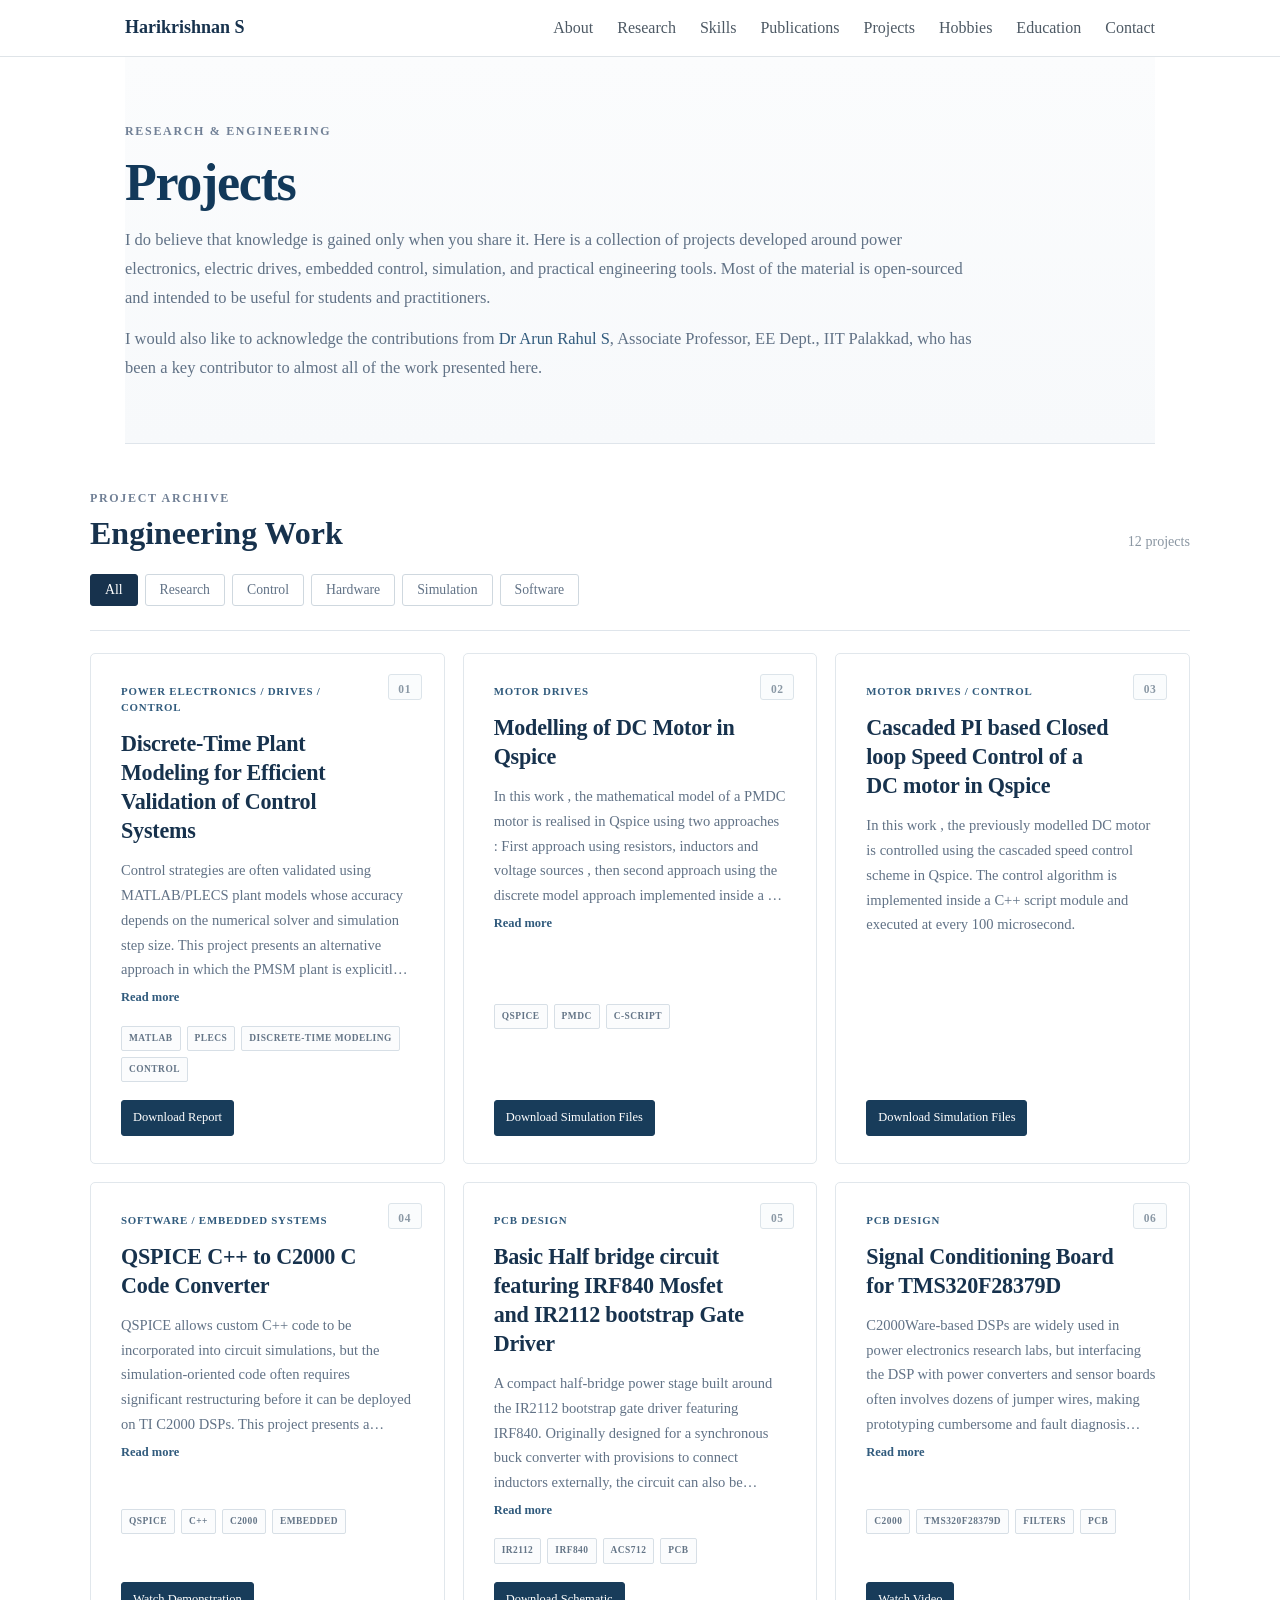
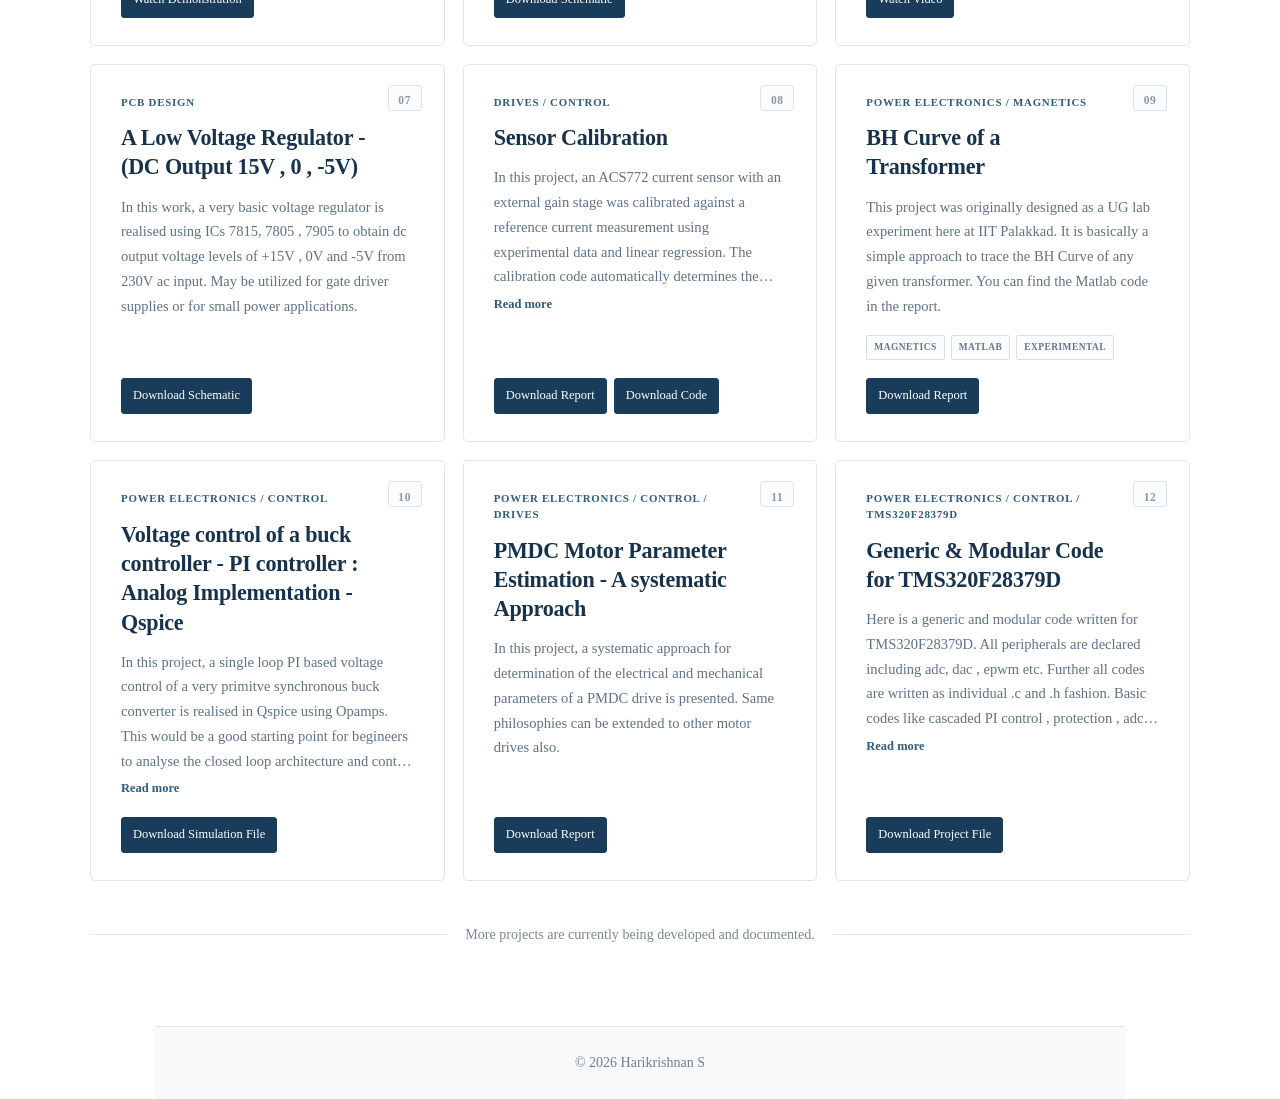
==== commit 7ebb6a22: "Update projects_oct_11.html" ====
--- a/projects.html
+++ b/projects.html
@@ -9,6 +9,107 @@
 
     <link rel="stylesheet" href="css/style.css">
     <link rel="stylesheet" href="css/projects.css">
+    <style>
+        /* =========================================================
+           PROJECT ARCHIVE GRID
+           ========================================================= */
+
+        .projects-grid {
+            display: grid;
+            grid-template-columns: repeat(3, minmax(0, 1fr));
+            gap: 18px;
+            margin-top: 22px;
+            width: 100%;
+        }
+
+        .projects-grid .project-card.archive-project {
+            display: flex;
+            flex-direction: column;
+            width: auto;
+            margin: 0;
+            min-width: 0;
+            box-sizing: border-box;
+        }
+
+        .projects-grid .project-card.archive-project .project-content {
+            display: flex;
+            flex-direction: column;
+            width: 100%;
+            max-width: none;
+            min-width: 0;
+            box-sizing: border-box;
+        }
+
+        .projects-grid .project-card.archive-project.hidden-project {
+            display: none !important;
+        }
+
+        /* =========================================================
+           READ MORE / READ LESS
+           ========================================================= */
+
+        .project-description-wrap {
+            margin: 0 0 17px;
+        }
+
+        .project-description-wrap .project-description {
+            margin: 0;
+        }
+
+        .project-description-wrap .project-description.is-collapsed {
+            display: -webkit-box;
+            -webkit-box-orient: vertical;
+            -webkit-line-clamp: 5;
+            line-clamp: 5;
+            overflow: hidden;
+        }
+
+        .read-more-btn {
+            display: none;
+            margin-top: 8px;
+            padding: 0;
+            border: 0;
+            background: transparent;
+            color: #315b7d;
+            font-family: inherit;
+            font-size: .78rem;
+            font-weight: 600;
+            cursor: pointer;
+        }
+
+        .read-more-btn:hover {
+            color: #17324d;
+            text-decoration: underline;
+        }
+
+        .read-more-btn:focus-visible {
+            outline: 2px solid #315b7d;
+            outline-offset: 3px;
+        }
+
+        .project-description-wrap.has-overflow .read-more-btn {
+            display: inline-block;
+        }
+
+        .project-description-wrap .project-description.is-expanded {
+            display: block;
+            overflow: visible;
+        }
+
+        @media (max-width: 950px) {
+            .projects-grid {
+                grid-template-columns: repeat(2, minmax(0, 1fr));
+            }
+        }
+
+        @media (max-width: 650px) {
+            .projects-grid {
+                grid-template-columns: 1fr;
+                gap: 15px;
+            }
+        }
+    </style>
+
 
 </head>
 
@@ -61,7 +162,7 @@
                 <span class="page-label">PROJECT ARCHIVE</span>
                 <h2>Engineering Work</h2>
             </div>
-            <span class="project-count"><span id="visible-count">11</span> projects</span>
+            <span class="project-count"><span id="visible-count">12</span> projects</span>
         </div>
 
         <div class="project-filters" role="group" aria-label="Filter projects">
@@ -73,7 +174,7 @@
             <button class="filter" data-filter="software">Software</button>
         </div>
 
-
+        <div class="projects-grid">
 
         <!-- PROJECT 1 -->
 
@@ -93,13 +194,20 @@
                     Discrete-Time Plant Modeling for Efficient Validation of Control Systems
                 </h2>
 
-                <p class="project-description">
-                    Control strategies are often validated using MATLAB/PLECS plant models whose accuracy depends on the numerical solver
+                <div class="project-description-wrap">
+
+
+                    <p class="project-description">Control strategies are often validated using MATLAB/PLECS plant models whose accuracy depends on the numerical solver
                      and simulation step size. This project presents an alternative approach in which the PMSM plant is explicitly 
                      discretized and executed at a sub-microsecond time step, while the control algorithm operates at its 
                      intended sampling period (100 uS). A comparative study with conventional solver-based 
-                     simulation is presented to evaluate the accuracy and effectiveness of the proposed approach.
-                </p>
+                     simulation is presented to evaluate the accuracy and effectiveness of the proposed approach.</p>
+
+
+                    <button class="read-more-btn" type="button" aria-expanded="false">Read more</button>
+
+
+                </div>
 
                 
 
@@ -140,11 +248,18 @@
                     Modelling of DC Motor in Qspice 
                 </h2>
 
-                <p class="project-description">
-                    In this work , the mathematical model of a PMDC motor is realised in Qspice using two approaches : First approach 
+                <div class="project-description-wrap">
+
+
+                    <p class="project-description">In this work , the mathematical model of a PMDC motor is realised in Qspice using two approaches : First approach 
                     using resistors, inductors and voltage sources , then second approach using the discrete model approach implemented inside a c-script in
-                    Qspice
-                </p>
+                    Qspice</p>
+
+
+                    <button class="read-more-btn" type="button" aria-expanded="false">Read more</button>
+
+
+                </div>
 
 
 
@@ -185,10 +300,17 @@
                   Cascaded PI based Closed loop Speed Control of a DC motor in Qspice
                 </h2>
 
-                <p class="project-description">
-                    In this work , the previously modelled DC motor is controlled using the cascaded speed control scheme in Qspice. The 
-                    control algorithm is implemented inside a C++ script module and executed at every 100 microsecond.
-                </p>
+                <div class="project-description-wrap">
+
+
+                    <p class="project-description">In this work , the previously modelled DC motor is controlled using the cascaded speed control scheme in Qspice. The 
+                    control algorithm is implemented inside a C++ script module and executed at every 100 microsecond.</p>
+
+
+                    <button class="read-more-btn" type="button" aria-expanded="false">Read more</button>
+
+
+                </div>
 
                 
 
@@ -226,8 +348,10 @@
             QSPICE C++ to C2000 C Code Converter
         </h2>
 
-        <p class="project-description">
-            QSPICE allows custom C++ code to be incorporated into circuit
+        <div class="project-description-wrap">
+
+
+            <p class="project-description">QSPICE allows custom C++ code to be incorporated into circuit
             simulations, but the simulation-oriented code often requires
             significant restructuring before it can be deployed on TI C2000
             DSPs. This project presents a lightweight software tool that
@@ -236,8 +360,13 @@
             implementation, reducing manual code restructuring and
             accelerating the transition from simulation to real-time control. For access to the <code>.exe</code> file, 
             please contact me at
-            <a href="mailto:shhm.1965@gmail.com">shhm.1965@gmail.com</a>.
-        </p>
+            <a href="mailto:shhm.1965@gmail.com">shhm.1965@gmail.com</a>.</p>
+
+
+            <button class="read-more-btn" type="button" aria-expanded="false">Read more</button>
+
+
+        </div>
 
   
 
@@ -277,13 +406,20 @@
             Basic Half bridge circuit featuring IRF840 Mosfet and IR2112 bootstrap Gate Driver
         </h2>
 
-        <p class="project-description">
-    A compact half-bridge power stage built around the IR2112 bootstrap gate driver featuring IRF840.
+        <div class="project-description-wrap">
+
+
+            <p class="project-description">A compact half-bridge power stage built around the IR2112 bootstrap gate driver featuring IRF840.
     Originally designed for a synchronous buck converter with provisions to connect inductors externally, the circuit can also be
     configured as an independent half-bridge. The board includes provisions for voltage sensing and ACS712-based
     current sensing, making it suitable for rapid prototyping and testing of
-    power-electronic converter topologies.
-        </p>
+    power-electronic converter topologies.</p>
+
+
+            <button class="read-more-btn" type="button" aria-expanded="false">Read more</button>
+
+
+        </div>
 
   
 
@@ -324,16 +460,23 @@
             Signal Conditioning Board for TMS320F28379D
         </h2>
 
-        <p class="project-description">
-   C2000Ware-based DSPs are widely used in power electronics research labs, but
+        <div class="project-description-wrap">
+
+
+            <p class="project-description">C2000Ware-based DSPs are widely used in power electronics research labs, but
     interfacing the DSP with power converters and sensor boards often involves
     dozens of jumper wires, making prototyping cumbersome and fault diagnosis
     difficult. To address this, we developed a dedicated PCB extension board for the
     TMS320F28379D, featuring integrated signal-conditioning stages, including
     level shifters, filters, and anti-aliasing filters, along with a structured
     pin arrangement for cleaner and faster prototyping. Watch the video to learn
-    more about the design and its features.
-        </p>
+    more about the design and its features.</p>
+
+
+            <button class="read-more-btn" type="button" aria-expanded="false">Read more</button>
+
+
+        </div>
 
   
 <div class="project-tags"><span>C2000</span><span>TMS320F28379D</span><span>FILTERS</span><span>PCB</span></div>
@@ -370,10 +513,17 @@
             A Low Voltage Regulator - (DC Output 15V , 0 , -5V)
         </h2>
 
-        <p class="project-description">
-            In this work, a very basic voltage regulator is realised using ICs 7815, 7805 , 7905 to obtain dc output voltage levels of +15V , 0V and -5V from 230V ac input.
-            May be utilized for gate driver supplies or for small power applications.
-        </p>
+        <div class="project-description-wrap">
+
+
+            <p class="project-description">In this work, a very basic voltage regulator is realised using ICs 7815, 7805 , 7905 to obtain dc output voltage levels of +15V , 0V and -5V from 230V ac input.
+            May be utilized for gate driver supplies or for small power applications.</p>
+
+
+            <button class="read-more-btn" type="button" aria-expanded="false">Read more</button>
+
+
+        </div>
 
   
 
@@ -410,16 +560,23 @@
             Sensor Calibration
         </h2>
 
-        <p class="project-description">
-           In this project, an ACS772
+        <div class="project-description-wrap">
+
+
+            <p class="project-description">In this project, an ACS772
     current sensor with an external gain stage was calibrated against a reference
     current measurement using experimental data and linear regression. The
     calibration code automatically determines the sensor gain and offset,
     evaluates their variation across data segments, and compares the calibrated
     output with the reference measurement. The results highlight the importance
     of experimentally validating sensor characteristics rather than relying
-    solely on nominal datasheet values.
-        </p>
+    solely on nominal datasheet values.</p>
+
+
+            <button class="read-more-btn" type="button" aria-expanded="false">Read more</button>
+
+
+        </div>
 
   
 
@@ -463,10 +620,17 @@
             BH Curve of a Transformer
         </h2>
 
-        <p class="project-description">
-          This project was originally designed as a UG lab experiment here at IIT Palakkad. It is basically a simple approach to trace the BH Curve 
-          of any given transformer.  You can find the Matlab code in the report.
-        </p>
+        <div class="project-description-wrap">
+
+
+            <p class="project-description">This project was originally designed as a UG lab experiment here at IIT Palakkad. It is basically a simple approach to trace the BH Curve 
+          of any given transformer.  You can find the Matlab code in the report.</p>
+
+
+            <button class="read-more-btn" type="button" aria-expanded="false">Read more</button>
+
+
+        </div>
 
   
 
@@ -509,10 +673,17 @@
             Voltage control of a buck controller - PI controller : Analog Implementation - Qspice 
         </h2>
 
-        <p class="project-description">
-          In this project, a single loop PI based voltage control of  a very primitve synchronous buck converter is realised in Qspice using Opamps. 
-          This would be a good starting point for begineers to analyse the closed loop architecture and control aspects.
-        </p>
+        <div class="project-description-wrap">
+
+
+            <p class="project-description">In this project, a single loop PI based voltage control of  a very primitve synchronous buck converter is realised in Qspice using Opamps. 
+          This would be a good starting point for begineers to analyse the closed loop architecture and control aspects.</p>
+
+
+            <button class="read-more-btn" type="button" aria-expanded="false">Read more</button>
+
+
+        </div>
 
   
 
@@ -552,10 +723,17 @@
             PMDC Motor Parameter Estimation - A systematic Approach
         </h2>
 
-        <p class="project-description">
-          In this project, a systematic approach for determination of the electrical and mechanical parameters of a PMDC drive is presented. Same
-          philosophies can be extended to other motor drives also.
-        </p>
+        <div class="project-description-wrap">
+
+
+            <p class="project-description">In this project, a systematic approach for determination of the electrical and mechanical parameters of a PMDC drive is presented. Same
+          philosophies can be extended to other motor drives also.</p>
+
+
+            <button class="read-more-btn" type="button" aria-expanded="false">Read more</button>
+
+
+        </div>
 
   
 
@@ -595,11 +773,18 @@
             Generic & Modular Code for TMS320F28379D
         </h2>
 
-        <p class="project-description">
-          Here is a generic and modular code written for TMS320F28379D. All peripherals are declared including adc, dac , epwm etc. 
+        <div class="project-description-wrap">
+
+
+            <p class="project-description">Here is a generic and modular code written for TMS320F28379D. All peripherals are declared including adc, dac , epwm etc. 
           Further all codes are written as individual .c and .h fashion. Basic codes like cascaded PI control , protection ,
-           adc sensing , abc / dq transformations are all included. Download the project file here. Do install control suite and c2000ware before proceeding.
-        </p>
+           adc sensing , abc / dq transformations are all included. Download the project file here. Do install control suite and c2000ware before proceeding.</p>
+
+
+            <button class="read-more-btn" type="button" aria-expanded="false">Read more</button>
+
+
+        </div>
 
   
 
@@ -622,7 +807,9 @@
 </article>
 
 
-<div class="more-projects"><span></span><p>More projects are currently being developed and documented.</p><span></span></div>
+        </div>
+
+        <div class="more-projects"><span></span><p>More projects are currently being developed and documented.</p><span></span></div>
 
 
     </main>
@@ -638,35 +825,113 @@
 
 <script>
 document.addEventListener("DOMContentLoaded", function () {
+
+    /* =========================================================
+       PROJECT FILTER
+       ========================================================= */
+
     const buttons = document.querySelectorAll(".filter");
-    const projects = document.querySelectorAll(".archive-project");
+    const projects = document.querySelectorAll(
+        ".projects-grid .archive-project"
+    );
     const counter = document.getElementById("visible-count");
 
     buttons.forEach(function (button) {
+
         button.addEventListener("click", function () {
-            const filter = this.getAttribute("data-filter");
-            let visible = 0;
-
-            buttons.forEach(function (b) {
-                b.classList.remove("active");
+
+            const selectedFilter = this.dataset.filter;
+            let visibleCount = 0;
+
+            buttons.forEach(function (btn) {
+                btn.classList.remove("active");
             });
 
             this.classList.add("active");
 
             projects.forEach(function (project) {
-                const categories = project.getAttribute("data-category").split(" ");
-
-                if (filter === "all" || categories.includes(filter)) {
-                    project.style.display = "grid";
-                    visible++;
+
+                const categories =
+                    project.dataset.category.split(/\s+/);
+
+                const shouldShow =
+                    selectedFilter === "all" ||
+                    categories.includes(selectedFilter);
+
+                if (shouldShow) {
+                    project.classList.remove("hidden-project");
+                    visibleCount++;
                 } else {
-                    project.style.display = "none";
+                    project.classList.add("hidden-project");
                 }
+
             });
 
-            counter.textContent = visible;
+            counter.textContent = visibleCount;
         });
+
     });
+
+
+    /* =========================================================
+       READ MORE / READ LESS
+       ========================================================= */
+
+    const descriptionBlocks = document.querySelectorAll(
+        ".project-description-wrap"
+    );
+
+    descriptionBlocks.forEach(function (block) {
+
+        const description = block.querySelector(".project-description");
+        const button = block.querySelector(".read-more-btn");
+
+        if (!description || !button) {
+            return;
+        }
+
+        description.classList.add("is-collapsed");
+
+        requestAnimationFrame(function () {
+
+            const hasOverflow =
+                description.scrollHeight > description.clientHeight + 2;
+
+            if (hasOverflow) {
+                block.classList.add("has-overflow");
+            } else {
+                description.classList.remove("is-collapsed");
+            }
+
+        });
+
+        button.addEventListener("click", function () {
+
+            const expanded =
+                description.classList.contains("is-expanded");
+
+            if (expanded) {
+
+                description.classList.remove("is-expanded");
+                description.classList.add("is-collapsed");
+
+                button.textContent = "Read more";
+                button.setAttribute("aria-expanded", "false");
+
+            } else {
+
+                description.classList.remove("is-collapsed");
+                description.classList.add("is-expanded");
+
+                button.textContent = "Read less";
+                button.setAttribute("aria-expanded", "true");
+
+            }
+
+        });
+
+    });
+
 });
 </script>
 </body>
--- a/css/style.css
+++ b/css/style.css
@@ -6,7 +6,7 @@
 
 body {
     margin: 0;
-    font-family: "Times New Roman", Times, serif;
+    font-family: "Source Serif 4", Georgia, serif;
     font-size: 16px;
     line-height: 1.6;
     color: #26323d;
@@ -756,4 +756,4 @@
     }
 
     .tutorial-card h2 { font-size: 20px; }
-}+}
--- a/css/projects.css
+++ b/css/projects.css
@@ -1,34 +1,497 @@
 /* =========================================================
-   PROJECTS PAGE — PROFESSIONAL ARCHIVE
-   Loaded after style.css; does not change the rest of the site.
-   ========================================================= */
-.projects-hero{padding:72px 0 55px;background:linear-gradient(to bottom,#fbfcfd,#f7f9fb);border-bottom:1px solid #dfe5eb}
-.projects-hero .page-header-inner{max-width:970px}
-.projects-hero h1{font-family:Georgia,"Times New Roman",serif;font-size:3.25rem;line-height:1.05;letter-spacing:-.025em;color:#12395a;margin:0 0 16px}
-.projects-hero p{max-width:790px;color:#617286;font-size:1.05rem;line-height:1.8;margin:0 0 13px}
-.projects-container{max-width:970px;margin:0 auto 75px}
-.project-intro-row{display:flex;align-items:end;justify-content:space-between;gap:20px;padding:52px 0 24px}
-.project-intro-row .page-label{margin-bottom:7px}
-.project-intro-row h2{margin:0;color:#17324d;font-family:Georgia,"Times New Roman",serif;font-size:2rem;line-height:1.2}
-.project-count{color:#8a96a2;font-size:.88rem;white-space:nowrap}
-.project-filters{display:flex;flex-wrap:wrap;gap:7px;padding:0 0 22px;border-bottom:1px solid #dfe5eb}
-.filter{appearance:none;border:1px solid #cfd8df;border-radius:2px;padding:7px 13px;background:#fff;color:#617286;font-family:"Times New Roman",Times,serif;font-size:.86rem;cursor:pointer;transition:.18s ease}
-.filter:hover{border-color:#315b7d;color:#17324d}.filter.active{border-color:#17324d;background:#17324d;color:#fff}
-.project-card{transition:opacity .18s ease}
-.project-card.featured-project{display:grid;grid-template-columns:70px 1fr;gap:0;padding:45px 0 55px;border-top:0;border-bottom:1px solid #dfe5eb}
-.featured-project .project-content{max-width:820px;padding-left:30px;border-left:2px solid #315b7d}
-.featured-project .project-number{font-size:1.15rem;padding-top:2px}
-.featured-project .project-category{color:#315b7d}
-.featured-project .project-content h2{font-size:2rem;line-height:1.28}
-.project-card.archive-project{display:grid;grid-template-columns:70px 1fr;gap:0;padding:37px 0;border-top:0;border-bottom:1px solid #e5e9ed}
-.archive-project .project-content{max-width:810px}
-.archive-project .project-category{margin-bottom:9px}
-.archive-project .project-content h2{font-size:1.52rem;line-height:1.32;margin-bottom:11px}
-.project-description{max-width:750px;margin:0 0 17px;line-height:1.78}
-.project-tags{display:flex;flex-wrap:wrap;gap:7px;margin:0 0 18px}
-.project-tags span{padding:3px 8px;border:1px solid #d7dfe6;border-radius:2px;background:#fbfcfd;color:#647587;font-size:.64rem;font-weight:600;letter-spacing:.06em}
-.project-buttons{margin-top:0}
-.hidden-project{display:none}
-.more-projects{display:flex;align-items:center;gap:18px;padding:42px 0 10px;text-align:center}.more-projects span{flex:1;height:1px;background:#e2e7eb}.more-projects p{margin:0;color:#7b8794;font-size:.92rem;white-space:nowrap}
-@media(max-width:900px){.projects-hero .page-header-inner,.projects-container{width:calc(100% - 40px)}}
-@media(max-width:650px){.projects-hero{padding:52px 0 42px}.projects-hero h1{font-size:2.55rem}.project-intro-row{align-items:flex-start;flex-direction:column;gap:8px}.project-card.featured-project,.project-card.archive-project{grid-template-columns:42px 1fr;gap:0}.project-card.featured-project{padding:40px 0 45px}.featured-project .project-content{padding-left:20px}.featured-project .project-content h2{font-size:1.6rem}.archive-project{padding:31px 0}.archive-project .project-content h2{font-size:1.3rem}.more-projects{gap:10px}.more-projects p{white-space:normal}}
+   PROJECTS PAGE — MODERN PROJECT GRID
+   ========================================================= */
+
+/* ---------- HERO ---------- */
+
+.projects-hero {
+    padding: 65px 0 48px;
+    background: linear-gradient(to bottom, #fbfcfd, #f7f9fb);
+    border-bottom: 1px solid #dfe5eb;
+}
+
+.projects-hero .page-header-inner {
+    max-width: 1050px;
+}
+
+.projects-hero h1 {
+    font-family: "Source Serif 4", Georgia, serif;
+    font-size: 3.25rem;
+    line-height: 1.05;
+    letter-spacing: -0.025em;
+    color: #12395a;
+    margin: 0 0 16px;
+}
+
+.projects-hero p {
+    max-width: 850px;
+    color: #617286;
+    font-size: 1.03rem;
+    line-height: 1.75;
+    margin: 0 0 12px;
+}
+
+
+/* ---------- MAIN CONTAINER ---------- */
+
+.projects-container {
+    max-width: 1100px;
+    margin: 0 auto 70px;
+}
+
+
+/* ---------- SECTION HEADER ---------- */
+
+.project-intro-row {
+    display: flex;
+    align-items: end;
+    justify-content: space-between;
+    gap: 20px;
+    padding: 45px 0 22px;
+}
+
+.project-intro-row .page-label {
+    margin-bottom: 6px;
+}
+
+.project-intro-row h2 {
+    margin: 0;
+    color: #17324d;
+    font-family: "Source Serif 4", Georgia, serif;
+    font-size: 2rem;
+    line-height: 1.2;
+}
+
+.project-count {
+    color: #8a96a2;
+    font-size: .88rem;
+    white-space: nowrap;
+}
+
+
+/* ---------- FILTERS ---------- */
+
+.project-filters {
+    display: flex;
+    flex-wrap: wrap;
+    gap: 7px;
+    padding: 0 0 24px;
+    border-bottom: 1px solid #dfe5eb;
+}
+
+.filter {
+    appearance: none;
+    border: 1px solid #cfd8df;
+    border-radius: 3px;
+    padding: 7px 14px;
+    background: #fff;
+    color: #617286;
+    font-family: "Source Serif 4", Georgia, serif;
+    font-size: .86rem;
+    cursor: pointer;
+    transition: all .18s ease;
+}
+
+.filter:hover {
+    border-color: #315b7d;
+    color: #17324d;
+    transform: translateY(-1px);
+}
+
+.filter.active {
+    border-color: #17324d;
+    background: #17324d;
+    color: #fff;
+}
+
+
+/* =========================================================
+   PROJECT GRID
+   ========================================================= */
+
+.archive-project {
+    position: relative;
+    display: flex;
+    flex-direction: column;
+
+    min-height: 330px;
+
+    padding: 30px 30px 27px;
+
+    background: #ffffff;
+    border: 1px solid #e1e7ec;
+    border-radius: 5px;
+
+    transition:
+        transform .2s ease,
+        box-shadow .2s ease,
+        border-color .2s ease;
+}
+
+.archive-project:hover {
+    transform: translateY(-4px);
+    border-color: #c8d4df;
+    box-shadow: 0 10px 28px rgba(20, 45, 70, .08);
+}
+
+
+/* =========================================================
+   PROJECT GRID
+   ========================================================= */
+
+.projects-grid {
+    display: grid;
+    grid-template-columns: repeat(3, minmax(0, 1fr));
+    gap: 18px;
+    margin-top: 22px;
+    width: 100%;
+}
+
+.project-card.archive-project {
+    position: relative;
+    display: flex;
+    flex-direction: column;
+
+    width: auto;
+    min-width: 0;
+    min-height: 330px;
+
+    margin: 0;
+    padding: 30px 30px 27px;
+
+    box-sizing: border-box;
+
+    background: #ffffff;
+    border: 1px solid #e1e7ec;
+    border-radius: 5px;
+
+    transition:
+        transform .2s ease,
+        box-shadow .2s ease,
+        border-color .2s ease;
+}
+
+.project-card.archive-project:hover {
+    transform: translateY(-4px);
+    border-color: #c8d4df;
+    box-shadow: 0 10px 28px rgba(20, 45, 70, .08);
+}
+
+/* ---------- PROJECT NUMBER ---------- */
+
+.archive-project .project-number {
+    position: absolute;
+    top: 20px;
+    right: 22px;
+
+    display: flex;
+    align-items: center;
+    justify-content: center;
+
+    width: 34px;
+    height: 26px;
+
+    border: 1px solid #dce4ea;
+    border-radius: 3px;
+
+    color: #8a98a5;
+    font-size: .72rem;
+    font-weight: 600;
+    letter-spacing: .05em;
+
+    background: #fafcfd;
+}
+
+
+/* ---------- CONTENT ---------- */
+
+.archive-project .project-content {
+    display: flex;
+    flex-direction: column;
+    height: 100%;
+    max-width: none;
+}
+
+
+/* ---------- CATEGORY ---------- */
+
+.archive-project .project-category {
+    display: block;
+
+    padding-right: 45px;
+    margin-bottom: 13px;
+
+    color: #315b7d;
+    font-size: .68rem;
+    font-weight: 700;
+    letter-spacing: .07em;
+    line-height: 1.45;
+}
+
+
+/* ---------- TITLE ---------- */
+
+.archive-project .project-content h2 {
+    margin: 0 40px 13px 0;
+
+    color: #17324d;
+
+    font-family: "Source Serif 4", Georgia, serif;
+    font-size: 1.38rem;
+    line-height: 1.32;
+
+    letter-spacing: -.01em;
+}
+
+
+/* ---------- DESCRIPTION ---------- */
+
+.project-description {
+    margin: 0 0 17px;
+
+    color: #617286;
+
+    font-size: .91rem;
+    line-height: 1.7;
+}
+
+
+/* ---------- TAGS ---------- */
+
+.project-tags {
+    display: flex;
+    flex-wrap: wrap;
+    gap: 6px;
+
+    margin: auto 0 18px;
+}
+
+.project-tags span {
+    padding: 4px 7px;
+
+    border: 1px solid #d7dfe6;
+    border-radius: 2px;
+
+    background: #fbfcfd;
+    color: #647587;
+
+    font-size: .59rem;
+    font-weight: 600;
+    letter-spacing: .05em;
+}
+
+
+/* ---------- BUTTONS ---------- */
+
+.project-buttons {
+    display: flex;
+    flex-wrap: wrap;
+    gap: 7px;
+
+    margin-top: auto;
+}
+
+.project-buttons .button {
+    font-size: .78rem;
+    padding: 7px 11px;
+}
+
+
+/* =========================================================
+   FEATURED PROJECT
+   ========================================================= */
+
+.project-card.featured-project {
+    display: flex;
+
+    width: 100%;
+
+    margin: 28px 0 4px;
+    padding: 38px 40px;
+
+    min-height: 250px;
+
+    border: 1px solid #cfdbe5;
+    border-left: 4px solid #315b7d;
+
+    background:
+        linear-gradient(
+            135deg,
+            #f8fafc 0%,
+            #ffffff 100%
+        );
+
+    border-radius: 5px;
+}
+
+.featured-project .project-number {
+    position: absolute;
+    top: 25px;
+    right: 28px;
+}
+
+.featured-project .project-content {
+    max-width: 850px;
+    padding-left: 0;
+    border-left: 0;
+}
+
+.featured-project .project-category {
+    color: #315b7d;
+}
+
+.featured-project .project-content h2 {
+    font-size: 1.9rem;
+    line-height: 1.3;
+    max-width: 750px;
+}
+
+
+/* =========================================================
+   HIDDEN PROJECT
+   ========================================================= */
+
+.projects-grid .project-card.archive-project.hidden-project {
+    display: none !important;
+}
+
+
+/* =========================================================
+   MORE PROJECTS
+   ========================================================= */
+
+.more-projects {
+    display: flex;
+    align-items: center;
+    gap: 18px;
+
+    padding: 42px 0 10px;
+
+    text-align: center;
+}
+
+.more-projects span {
+    flex: 1;
+    height: 1px;
+    background: #e2e7eb;
+}
+
+.more-projects p {
+    margin: 0;
+
+    color: #7b8794;
+
+    font-size: .88rem;
+    white-space: nowrap;
+}
+
+
+/* =========================================================
+   TABLET
+   ========================================================= */
+
+@media (max-width: 950px) {
+
+    .projects-container {
+        width: calc(100% - 40px);
+    }
+
+    .projects-grid {
+        grid-template-columns: repeat(2, minmax(0, 1fr));
+    }
+
+}
+
+
+/* =========================================================
+   MOBILE
+   ========================================================= */
+
+@media (max-width: 650px) {
+
+    .projects-hero {
+        padding: 50px 0 40px;
+    }
+
+    .projects-hero .page-header-inner {
+        width: calc(100% - 40px);
+    }
+
+    .projects-hero h1 {
+        font-size: 2.55rem;
+    }
+
+    .projects-hero p {
+        font-size: .95rem;
+        line-height: 1.7;
+    }
+
+
+    .project-intro-row {
+        align-items: flex-start;
+        flex-direction: column;
+        gap: 7px;
+    }
+
+
+    .projects-grid {
+    grid-template-columns: 1fr;
+    gap: 15px;
+}
+
+.project-card.archive-project {
+    width: 100%;
+    min-height: auto;
+    padding: 27px 24px 24px;
+}
+
+
+    .project-card.featured-project {
+        width: 100%;
+        padding: 30px 24px;
+        margin-top: 20px;
+    }
+
+
+    .featured-project .project-content h2 {
+        font-size: 1.55rem;
+    }
+
+
+    .archive-project .project-content h2 {
+        font-size: 1.28rem;
+    }
+
+
+    .archive-project .project-number {
+        top: 17px;
+        right: 18px;
+    }
+
+
+    .project-category {
+        max-width: 75%;
+    }
+
+
+    .project-filters {
+        gap: 6px;
+    }
+
+
+    .filter {
+        padding: 6px 10px;
+        font-size: .8rem;
+    }
+
+
+    .more-projects {
+        gap: 10px;
+    }
+
+
+    .more-projects p {
+        white-space: normal;
+    }
+
+}
